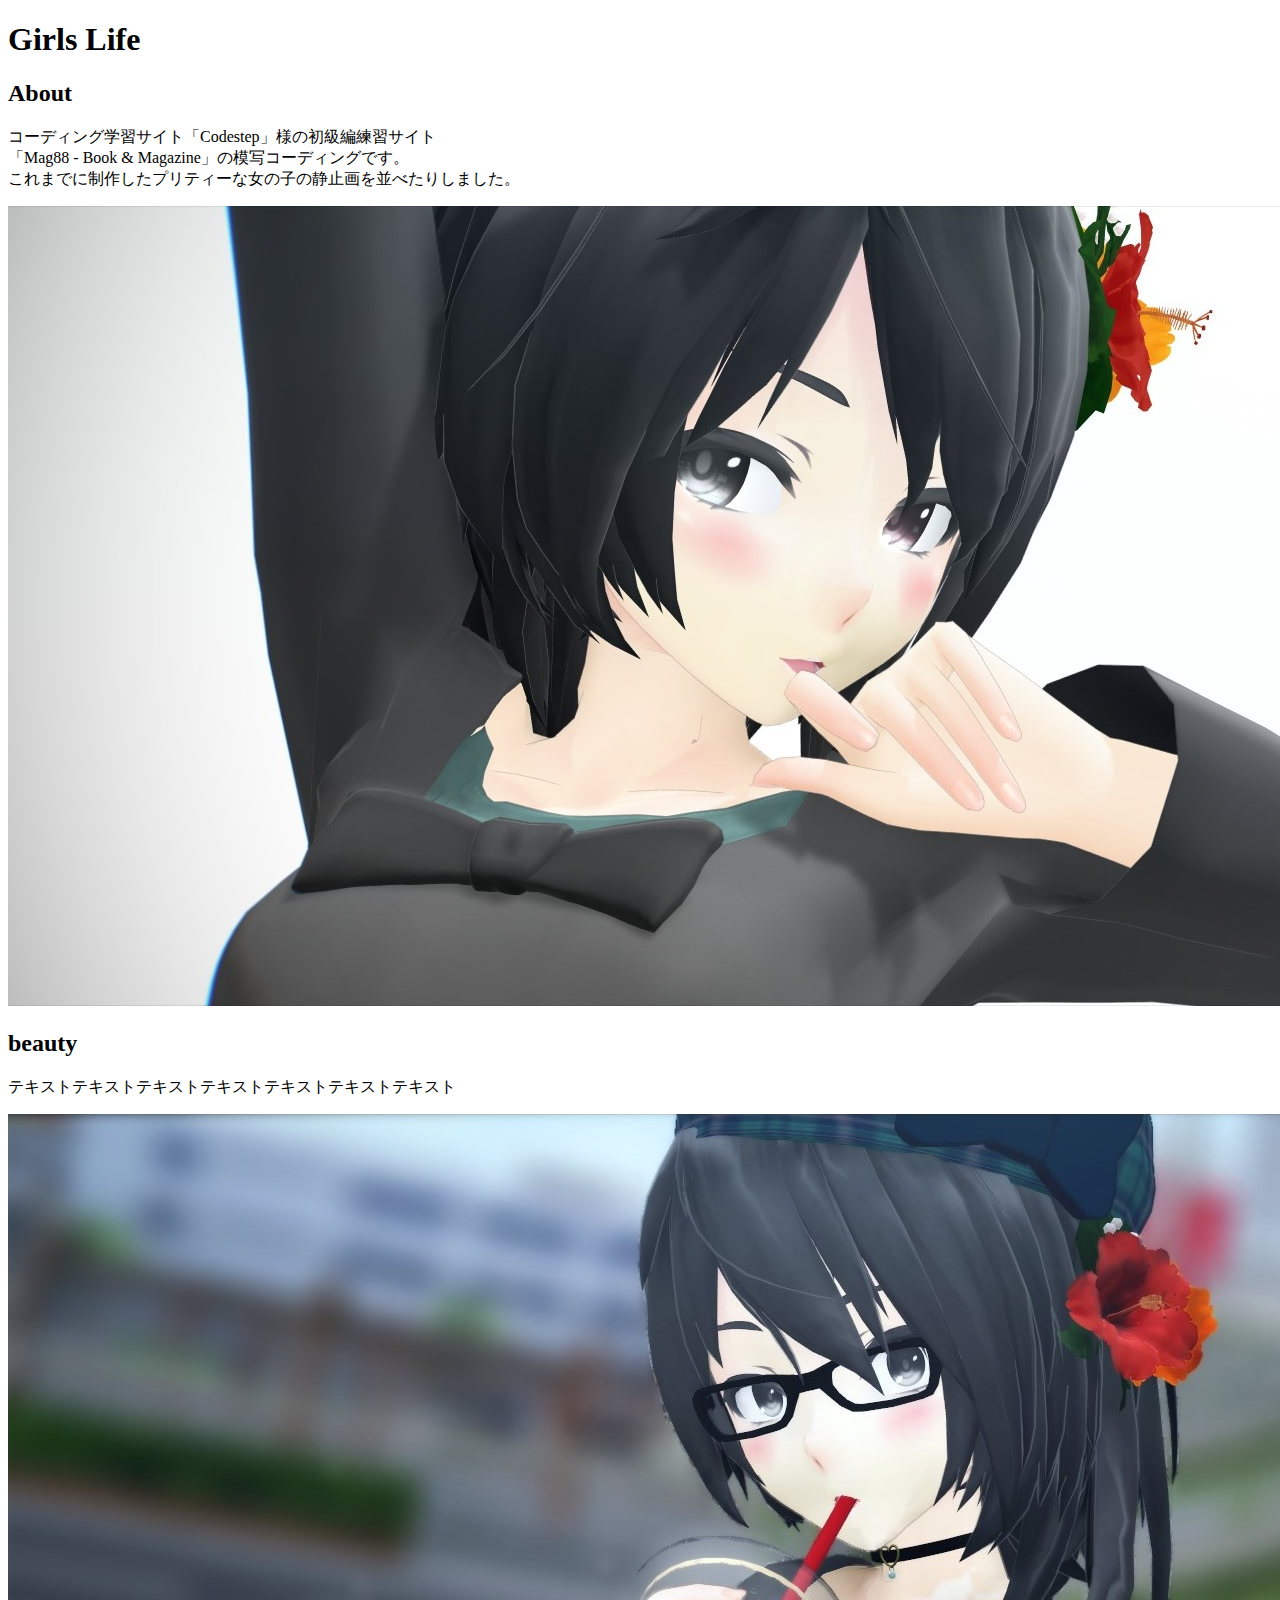
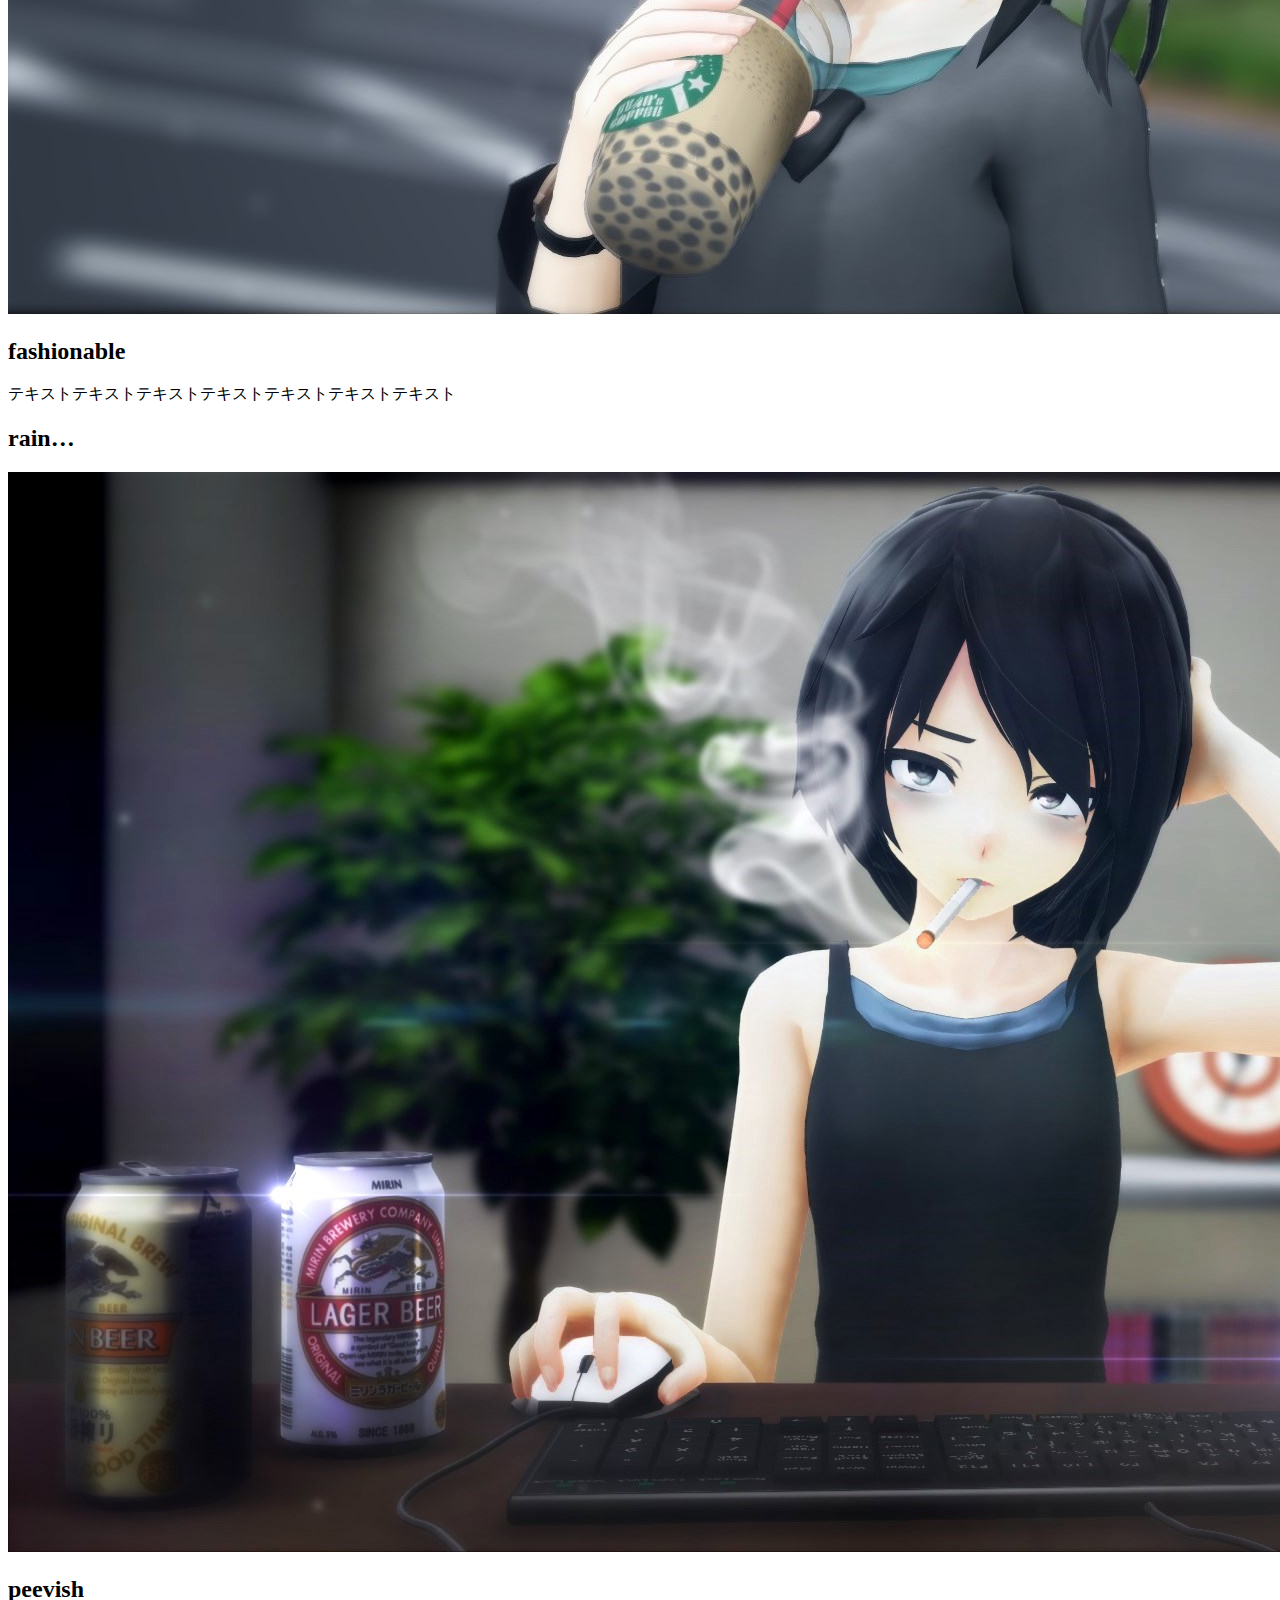
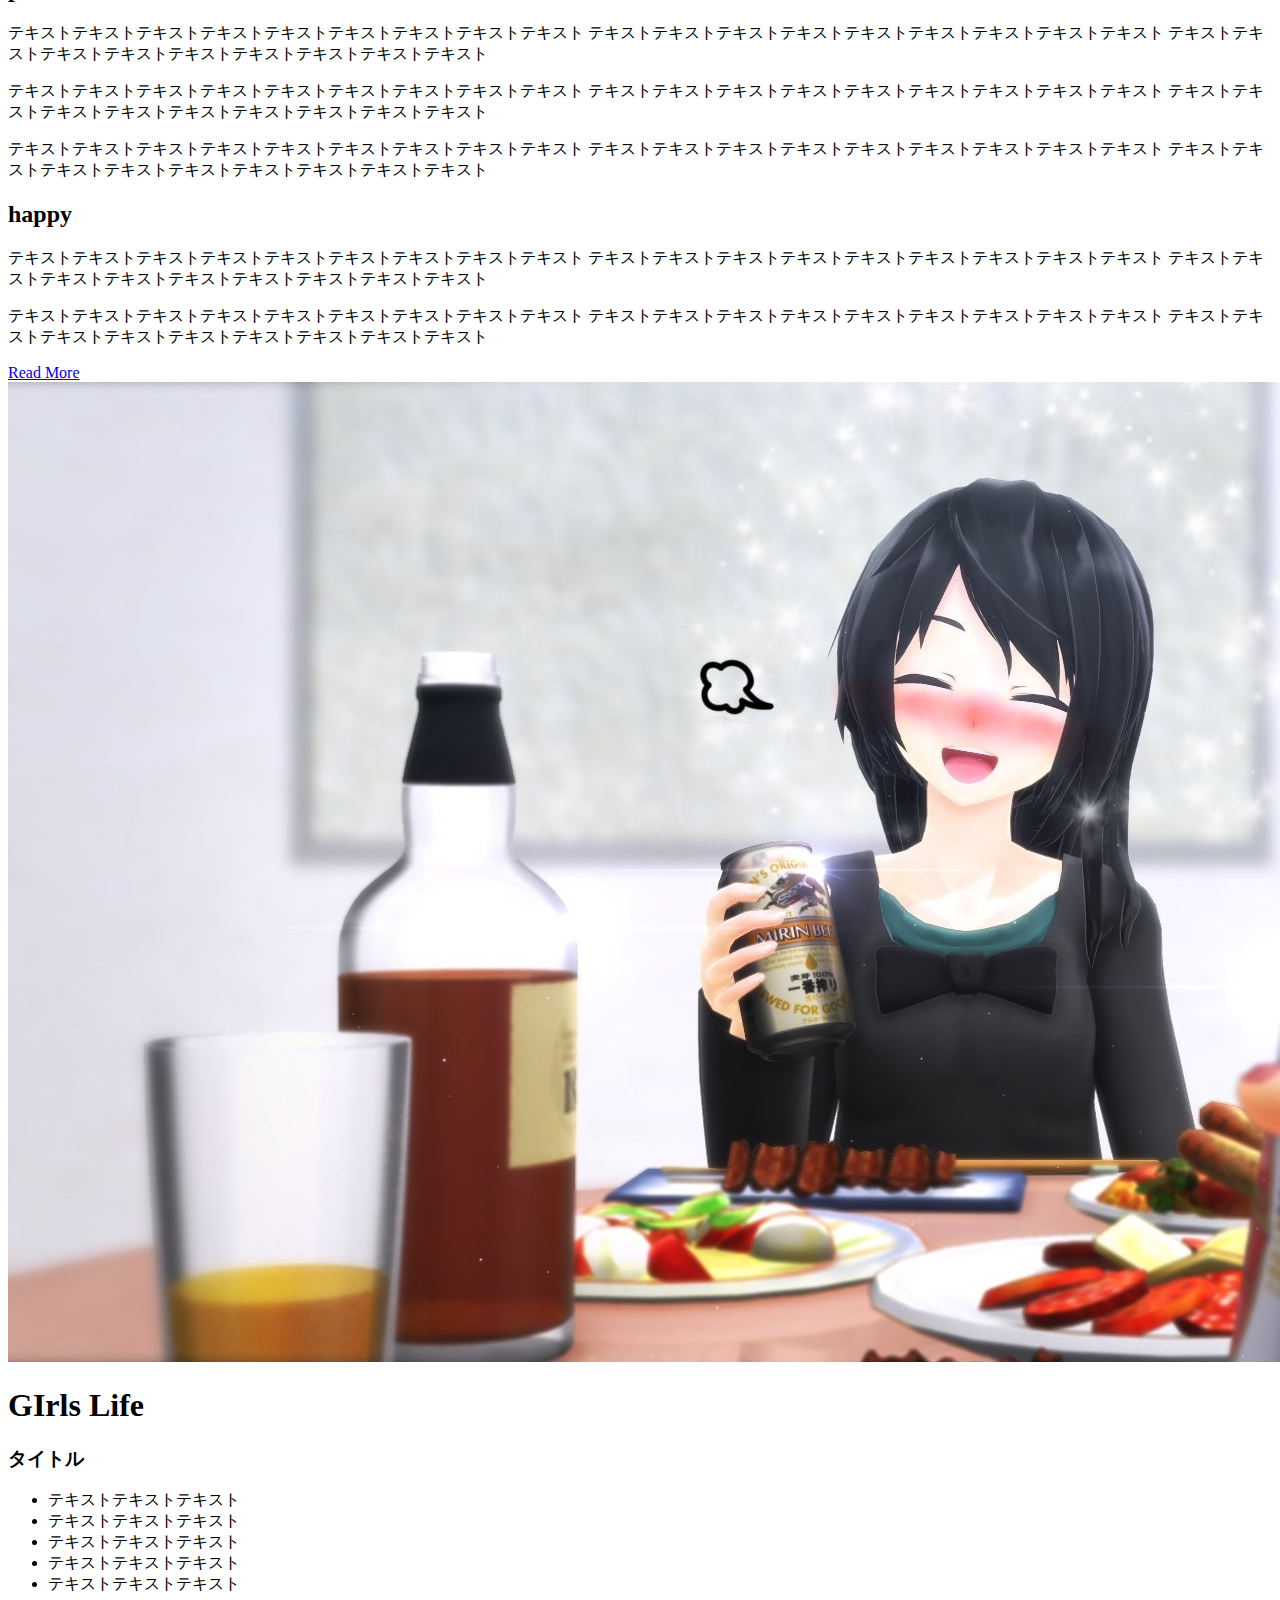
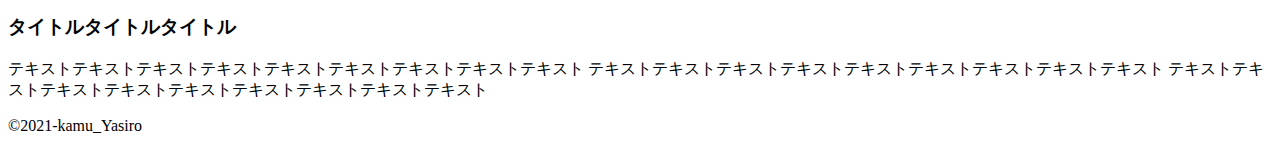
==== index.html @ 1915d6e8 "Update and rename 初級3_公開用.html to index.html" ====
<!DOCTYPE html>
<html lang="ja">
<head>
    <meta charset="UTF-8">
    <meta name=viewport content=
    width=device-width, initial-scale=1>
    <title>codestep_初級3</title>
    <link rel="icon" href="a.png">
    <link href="stylesheet.css" rel="stylesheet">
    </head>
<body>
    <div class="block1">
        <h1>Girls Life</h1>
    </div>
    <div class="block2">
        <div class="inner">
            <section>
                <h2>About</h2>
                <p>コーディング学習サイト「Codestep」様の初級編練習サイト<br>「Mag88 - Book & Magazine」の模写コーディングです。 <br>
                    これまでに制作したプリティーな女の子の静止画を並べたりしました。</p>
            </section>
            <div class="contents">
                <div class="left">
                    <img src="Clip2.jpg">
                    <section>
                        <h2>beauty</h2>
                        <p>テキストテキストテキストテキストテキストテキストテキスト</p>
                    </section>
                </div>
                <div class="right">
                    <img src="Clip1.jpg">
                    <section>
                        <h2>fashionable</h2>
                        <p>テキストテキストテキストテキストテキストテキストテキスト</p>
                    </section>
                </div>
            </div>
        </div>
    </div>
    <div class="block3">
        <section>
            <h2>rain…</h2>
        </section>
    </div>
    <div class="block4">
        <div class="inner">
            <div class="contents">
                <div class="left">
                    <img src="やさぐれ深雨さん.jpg">
                </div>
                <div class="right">
                    <section>
                        <h2>peevish</h2>
                        <p>テキストテキストテキストテキストテキストテキストテキストテキストテキスト テキストテキストテキストテキストテキストテキストテキストテキストテキスト テキストテキストテキストテキストテキストテキストテキストテキストテキスト</p>
                        <p>テキストテキストテキストテキストテキストテキストテキストテキストテキスト テキストテキストテキストテキストテキストテキストテキストテキストテキスト テキストテキストテキストテキストテキストテキストテキストテキストテキスト</p>
                        <p>テキストテキストテキストテキストテキストテキストテキストテキストテキスト テキストテキストテキストテキストテキストテキストテキストテキストテキスト テキストテキストテキストテキストテキストテキストテキストテキストテキスト</p>
                    </section>
                </div>
            </div>
            <div class="contents">
                <div class="left">
                    <section>
                        <h2>happy</h2>
                        <p>テキストテキストテキストテキストテキストテキストテキストテキストテキスト テキストテキストテキストテキストテキストテキストテキストテキストテキスト テキストテキストテキストテキストテキストテキストテキストテキストテキスト</p>
                        <p>テキストテキストテキストテキストテキストテキストテキストテキストテキスト テキストテキストテキストテキストテキストテキストテキストテキストテキスト テキストテキストテキストテキストテキストテキストテキストテキストテキスト</p>
                    <a href="#">Read More</a>
                    </section>
                </div>
                <div class="right">
                    <img src="Clip3.jpg">
                </div>
            </div>
        </div>
    </div>
    <div class="block5">
        <div class="inner">
            <div class="contents">
                <div class="left">
                    <h1>GIrls Life</h1>
                </div>
                <div class="center">
                    <h3>タイトル</h3>
                    <ul>
                        <li>テキストテキストテキスト</li>
                        <li>テキストテキストテキスト</li>
                        <li>テキストテキストテキスト</li>
                        <li>テキストテキストテキスト</li>
                        <li>テキストテキストテキスト</li>
                    </ul>
                </div>
                <div class="right">
                    <h3>タイトルタイトルタイトル</h3>
                    <p>テキストテキストテキストテキストテキストテキストテキストテキストテキスト テキストテキストテキストテキストテキストテキストテキストテキストテキスト テキストテキストテキストテキストテキストテキストテキストテキストテキスト</p>
                </div>
            </div>
        </div>
    </div>
    
    <footer>
        &copy;2021-kamu_Yasiro
    </footer>
</body>
</html>
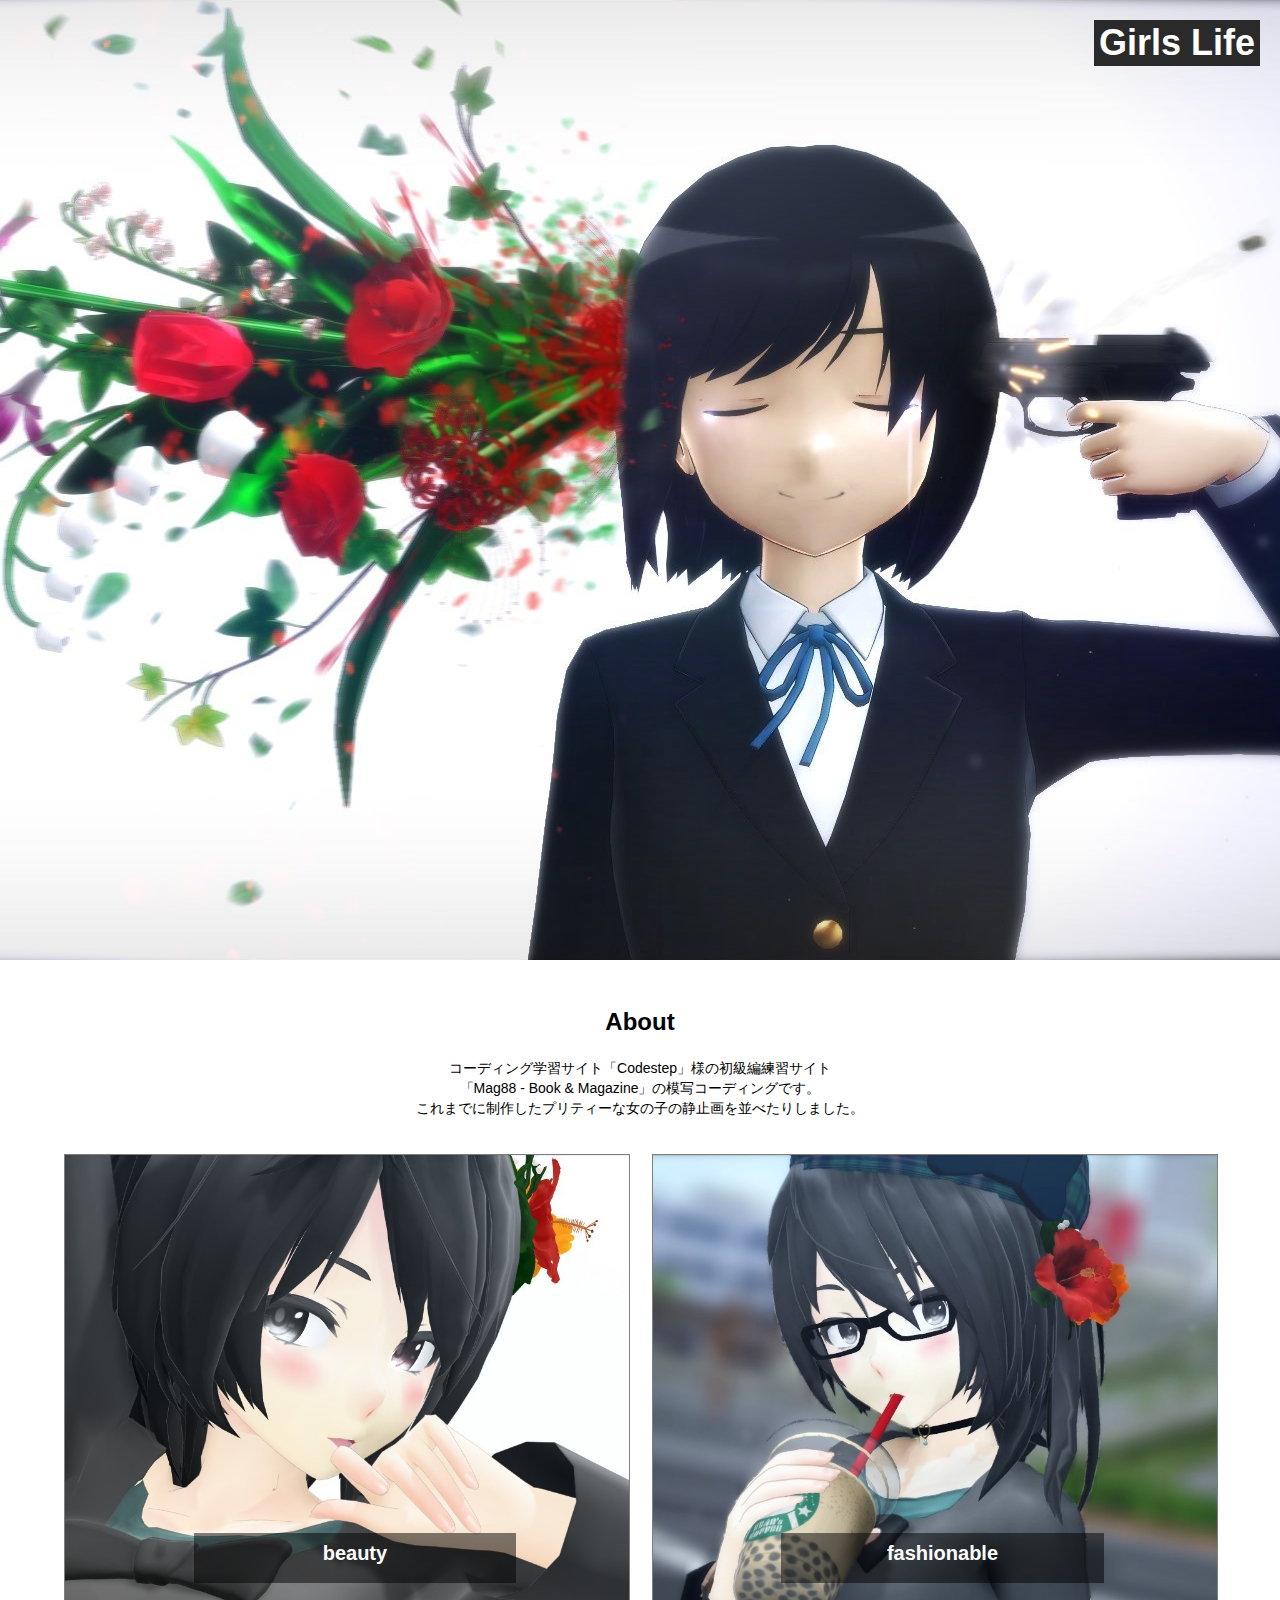
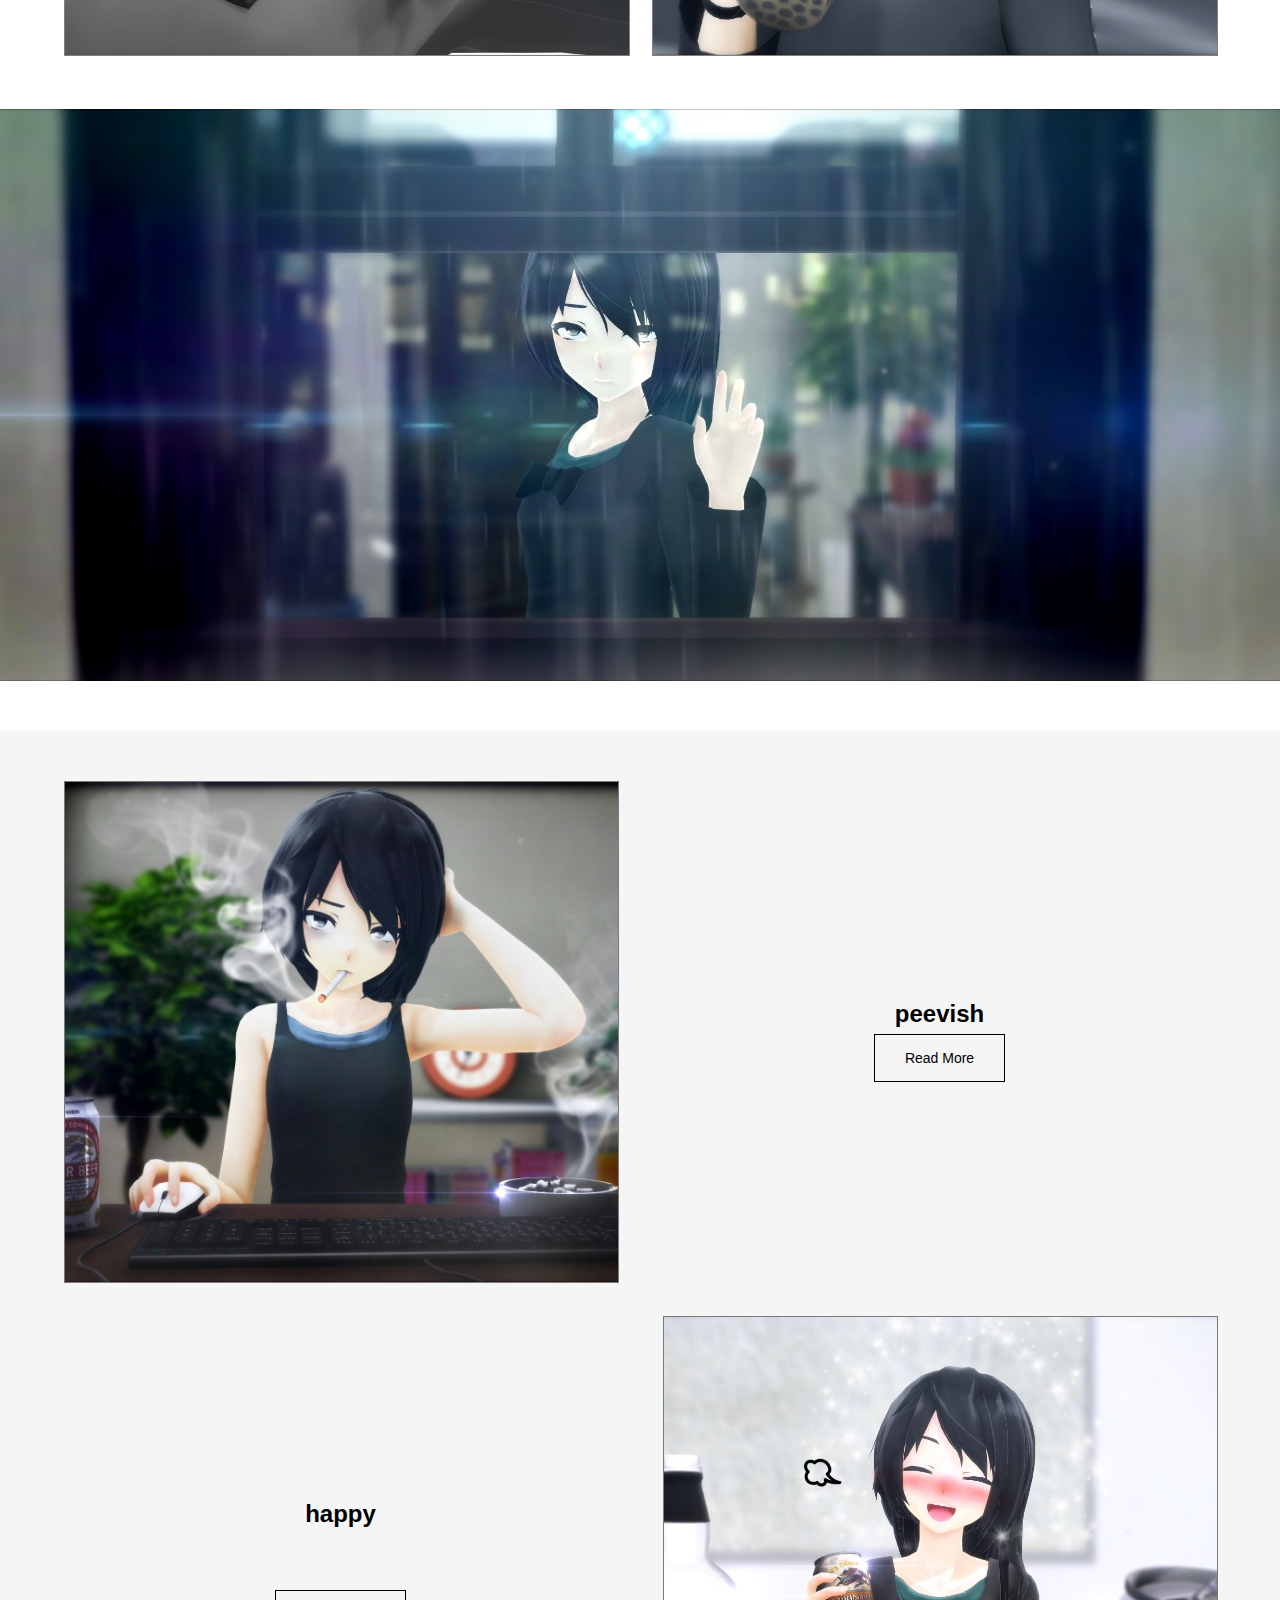
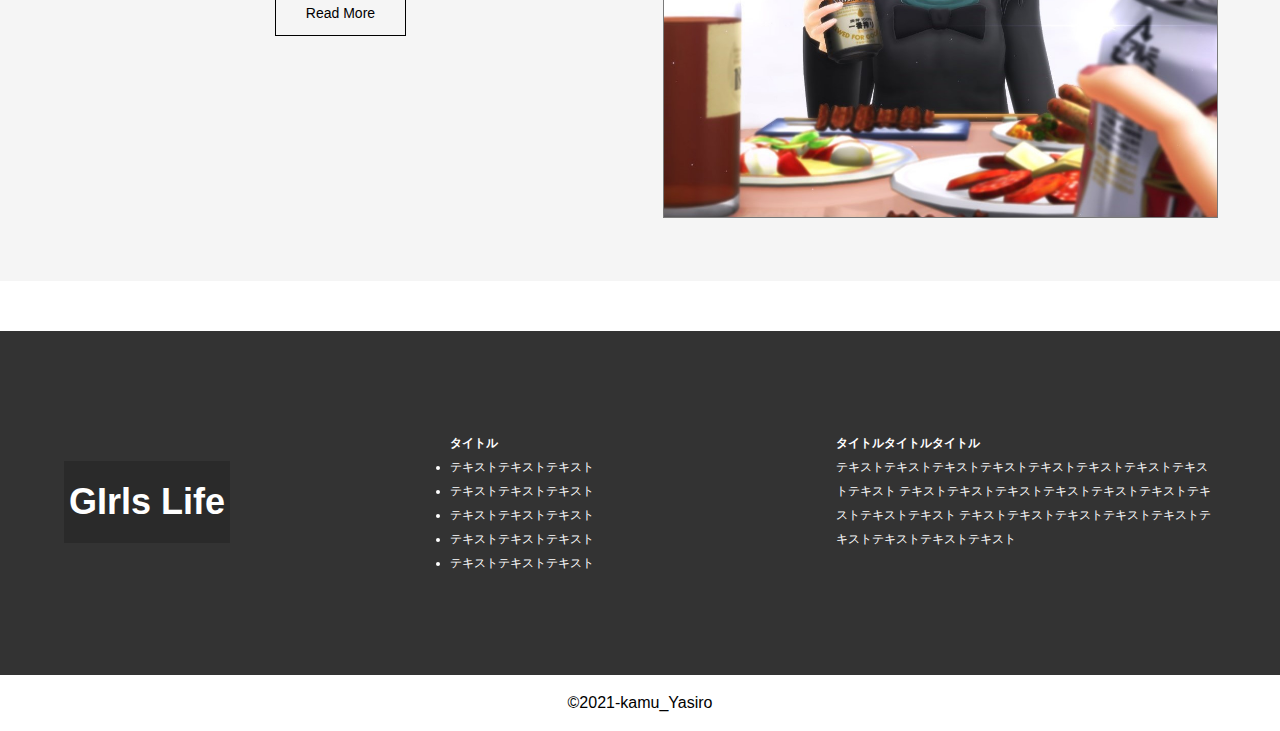
==== commit 93052051: "Update index.html" ====
--- a/index.html
+++ b/index.html
@@ -24,23 +24,18 @@
                     <img src="Clip2.jpg">
                     <section>
                         <h2>beauty</h2>
-                        <p>テキストテキストテキストテキストテキストテキストテキスト</p>
                     </section>
                 </div>
                 <div class="right">
                     <img src="Clip1.jpg">
                     <section>
                         <h2>fashionable</h2>
-                        <p>テキストテキストテキストテキストテキストテキストテキスト</p>
                     </section>
                 </div>
             </div>
         </div>
     </div>
     <div class="block3">
-        <section>
-            <h2>rain…</h2>
-        </section>
     </div>
     <div class="block4">
         <div class="inner">
@@ -51,9 +46,7 @@
                 <div class="right">
                     <section>
                         <h2>peevish</h2>
-                        <p>テキストテキストテキストテキストテキストテキストテキストテキストテキスト テキストテキストテキストテキストテキストテキストテキストテキストテキスト テキストテキストテキストテキストテキストテキストテキストテキストテキスト</p>
-                        <p>テキストテキストテキストテキストテキストテキストテキストテキストテキスト テキストテキストテキストテキストテキストテキストテキストテキストテキスト テキストテキストテキストテキストテキストテキストテキストテキストテキスト</p>
-                        <p>テキストテキストテキストテキストテキストテキストテキストテキストテキスト テキストテキストテキストテキストテキストテキストテキストテキストテキスト テキストテキストテキストテキストテキストテキストテキストテキストテキスト</p>
+                    <a href="#">Read More</a>
                     </section>
                 </div>
             </div>
@@ -61,8 +54,6 @@
                 <div class="left">
                     <section>
                         <h2>happy</h2>
-                        <p>テキストテキストテキストテキストテキストテキストテキストテキストテキスト テキストテキストテキストテキストテキストテキストテキストテキストテキスト テキストテキストテキストテキストテキストテキストテキストテキストテキスト</p>
-                        <p>テキストテキストテキストテキストテキストテキストテキストテキストテキスト テキストテキストテキストテキストテキストテキストテキストテキストテキスト テキストテキストテキストテキストテキストテキストテキストテキストテキスト</p>
                     <a href="#">Read More</a>
                     </section>
                 </div>
--- a/stylesheet.css
+++ b/stylesheet.css
@@ -0,0 +1,279 @@
+/*
+html5doctor.com Reset Stylesheet
+v1.6.1
+Last Updated: 2010-09-17
+Author: Richard Clark - http://richclarkdesign.com
+Twitter: @rich_clark
+*/
+
+html, body, div, span, object, iframe,
+h1, h2, h3, h4, h5, h6, p, blockquote, pre,
+abbr, address, cite, code,
+del, dfn, em, img, ins, kbd, q, samp,
+small, strong, sub, sup, var,
+b, i,
+dl, dt, dd, ol, ul, li,
+fieldset, form, label, legend,
+table, caption, tbody, tfoot, thead, tr, th, td,
+article, aside, canvas, details, figcaption, figure,
+footer, header, hgroup, menu, nav, section, summary,
+time, mark, audio, video {
+    margin:0;
+    padding:0;
+    border:0;
+    outline:0;
+    font-size:100%;
+    vertical-align:baseline;
+    background:transparent;
+}
+
+body {
+    line-height:1;
+}
+
+article,aside,details,figcaption,figure,
+footer,header,hgroup,menu,nav,section {
+    display:block;
+}
+
+nav ul {
+    list-style:none;
+}
+
+blockquote, q {
+    quotes:none;
+}
+
+blockquote:before, blockquote:after,
+q:before, q:after {
+    content:'';
+    content:none;
+}
+
+a {
+    margin:0;
+    padding:0;
+    font-size:100%;
+    vertical-align:baseline;
+    background:transparent;
+}
+
+/* change colours to suit your needs */
+ins {
+    background-color:#ff9;
+    color:#000;
+    text-decoration:none;
+}
+
+/* change colours to suit your needs */
+mark {
+    background-color:#ff9;
+    color:#000;
+    font-style:italic;
+    font-weight:bold;
+}
+
+del {
+    text-decoration: line-through;
+}
+
+abbr[title], dfn[title] {
+    border-bottom:1px dotted;
+    cursor:help;
+}
+
+table {
+    border-collapse:collapse;
+    border-spacing:0;
+}
+
+/* change border colour to suit your needs */
+hr {
+    display:block;
+    height:1px;
+    border:0;  
+    border-top:1px solid #cccccc;
+    margin:1em 0;
+    padding:0;
+}
+
+input, select {
+    vertical-align:middle;
+}
+
+
+
+body{
+    font-family:Arial,Hiragino Sans,Hiragino Kaku Gothic ProN,Meiryo,sans-serif;
+}
+a{
+    font-size:14px;
+    text-decoration: none;
+    color:black;
+    border:1px solid black;
+    padding:15px 30px;
+}
+.inner{
+    width:100%;
+    padding:0 5%;
+    box-sizing:border-box;
+    margin:0 auto;
+}
+h1{
+    background-color:#2A2A2A;
+    color:white;
+    padding:5px;
+    display:inline-block;
+    font-size:36px;
+}
+section{
+    text-align:center;
+}
+section h2{
+    font-size:24px;
+    margin-bottom:24px;
+}
+section p{
+    font-size:14px;
+    margin-bottom:36px;
+    display:inline-block;
+    line-height:20px;
+}
+.contents{
+    display:flex;
+    justify-content: space-between;
+}
+body > div{
+    margin-bottom:50px;
+}
+img{
+    width:100%;
+    height:500px;
+    border:1px solid rgba(0,0,0,0.5);
+}
+
+.block1{
+    height:920px;
+    background-image:url(flower\ life.jpg);
+    background-position:center;
+    padding:20px;
+    text-align:right;
+}
+
+.block2 .contents section{
+    background-color:rgba(0,0,0,0.5);
+    color:white;
+    padding:10px 20px;
+    width:50%;
+}
+.block2 .contents section h2{
+    margin-bottom:10px;
+    font-size:20px;
+}
+.block2 .contents section p{
+    display:inline;
+}
+.block2 .contents .left{
+    position:relative;
+    width:49%;
+}
+.block2 .contents section{
+    position:absolute;
+    top:75%;
+    left:23%;
+}
+.block2 .contents .right{
+    position:relative;
+    width:49%;
+}
+.block2 .contents img{
+    object-fit: cover;
+}
+.block2 .contents .left img{
+    object-position:-220px 0;
+}
+.block2 .contents .right img{
+    object-position:-280px 0;
+}
+
+.block3{
+    height:520px;
+    background-image:url(雨.jpg);
+    border-top:1px solid rgba(0,0,0,0.2);
+    border-bottom:1px solid rgba(0,0,0,0.2);
+    padding-top:50px;
+    background-repeat:no-repeat;
+    background-position:center 35%;
+    background-size:100%;
+    text-align:center;
+}
+.block3 section{
+    background-color:rgba(0,0,0,0);
+    margin-top:-5px;
+    display:inline-block;
+    padding:10px 10px 30px 10px;
+    text-shadow:1px 1px 1px white; 
+}
+
+.block4{
+    background-color:#F5F5F5;
+    padding-top:50px;
+    padding-bottom:30px;
+}
+.block4 .contents{
+    align-items:center;
+    margin-bottom:30px;
+}
+.block4 section p{
+    text-align:left;
+    width:100%;
+}
+.block4 .left,.block4 .right{
+    width:48%;
+}
+.block4 .left section a{
+    display:inline-block;
+    margin-top:40px;
+}
+.block4 .contents img{
+    object-fit:cover;
+}
+
+.block5{
+    background-color:#333333;
+  font-size: 0.750rem;
+    color:white;
+    margin:0;
+}
+.block5 .contents{
+    padding:100px 0;
+}
+.block5 .contents div{
+    width:33%;
+    line-height:2;
+}
+.block5 .contents div:first-child {
+  padding: 30px 0;
+}
+
+footer{
+    text-align:center;
+    padding:20px;
+}
+
+@media(max-width:896px){
+    .inner{
+        width:100%;
+    }
+    .block1{
+        background-position-y:center;
+        background-position-x:-650px;
+    }
+    .block2 .contents .left img,.block2 .contents .right img{
+        width:100%;
+        object-position:-350px 0;
+    }
+    .block4 .contents img{
+        width:100%;
+    }
+}
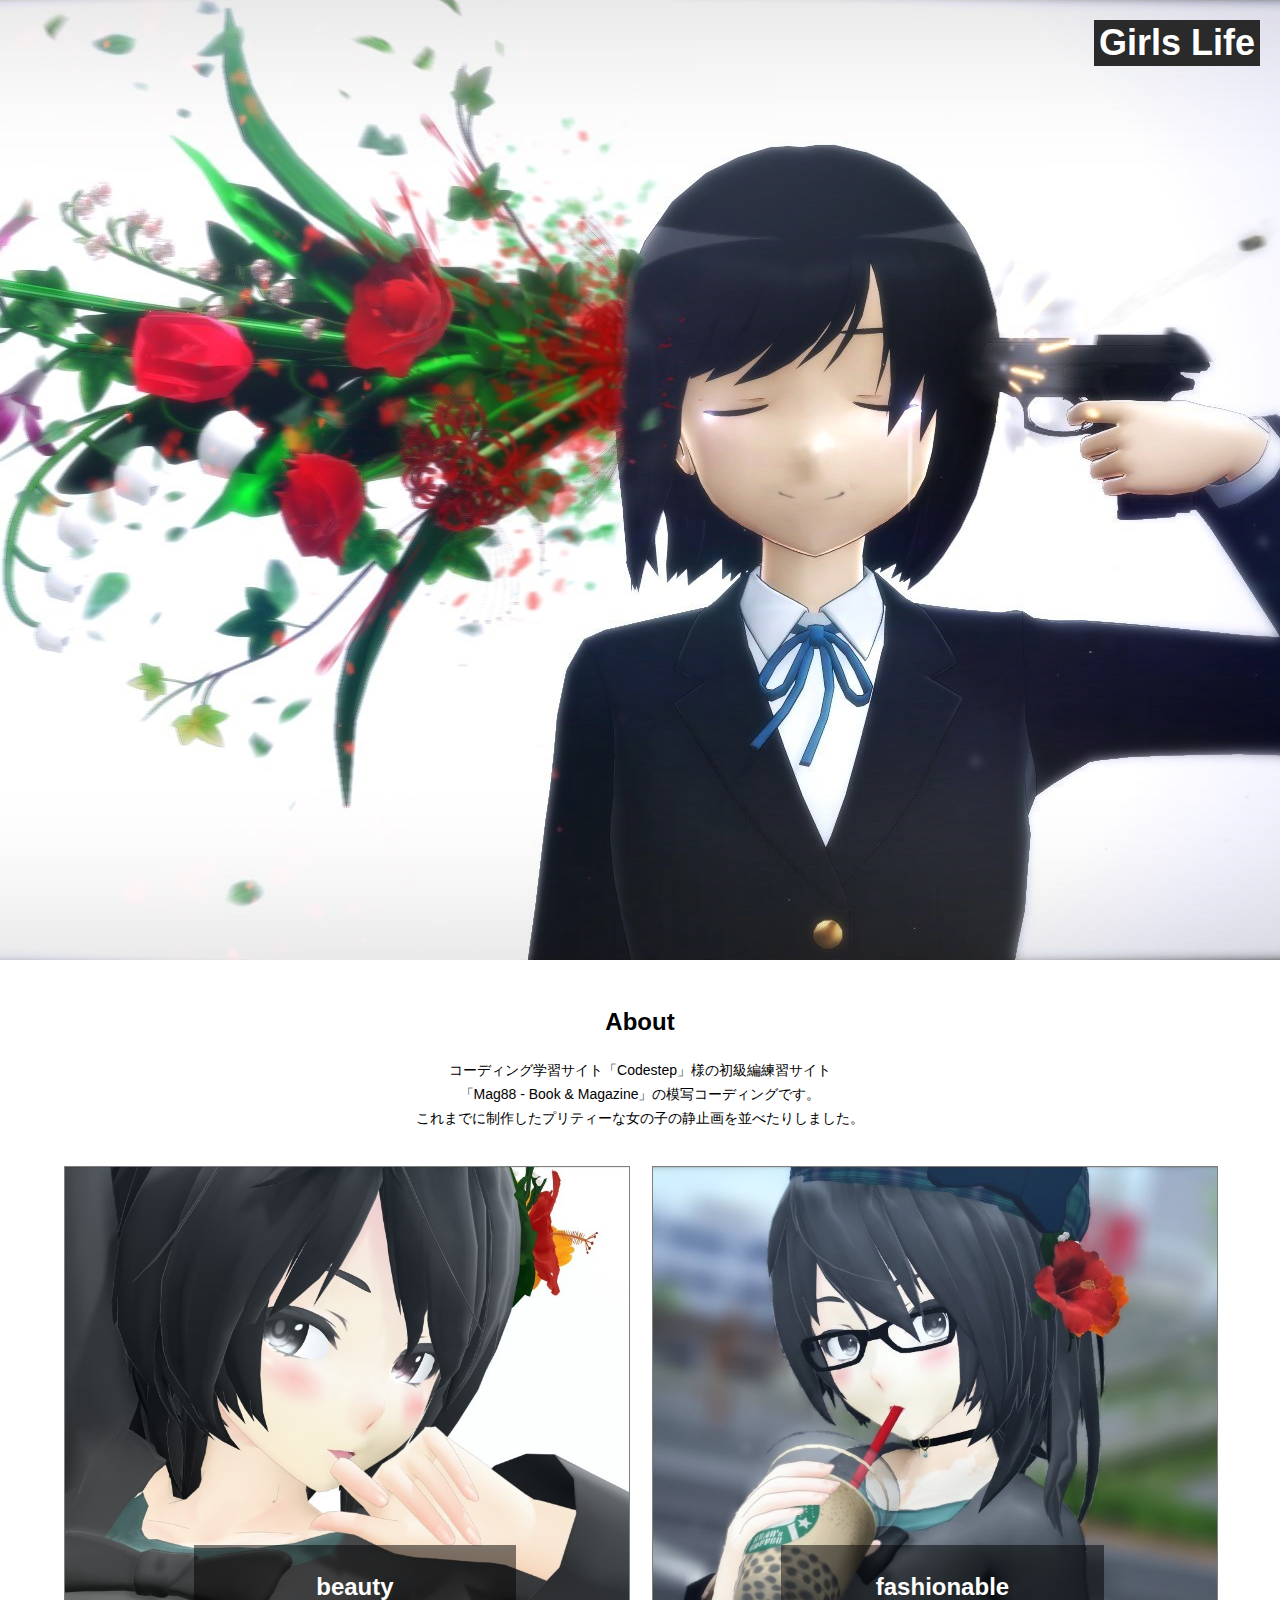
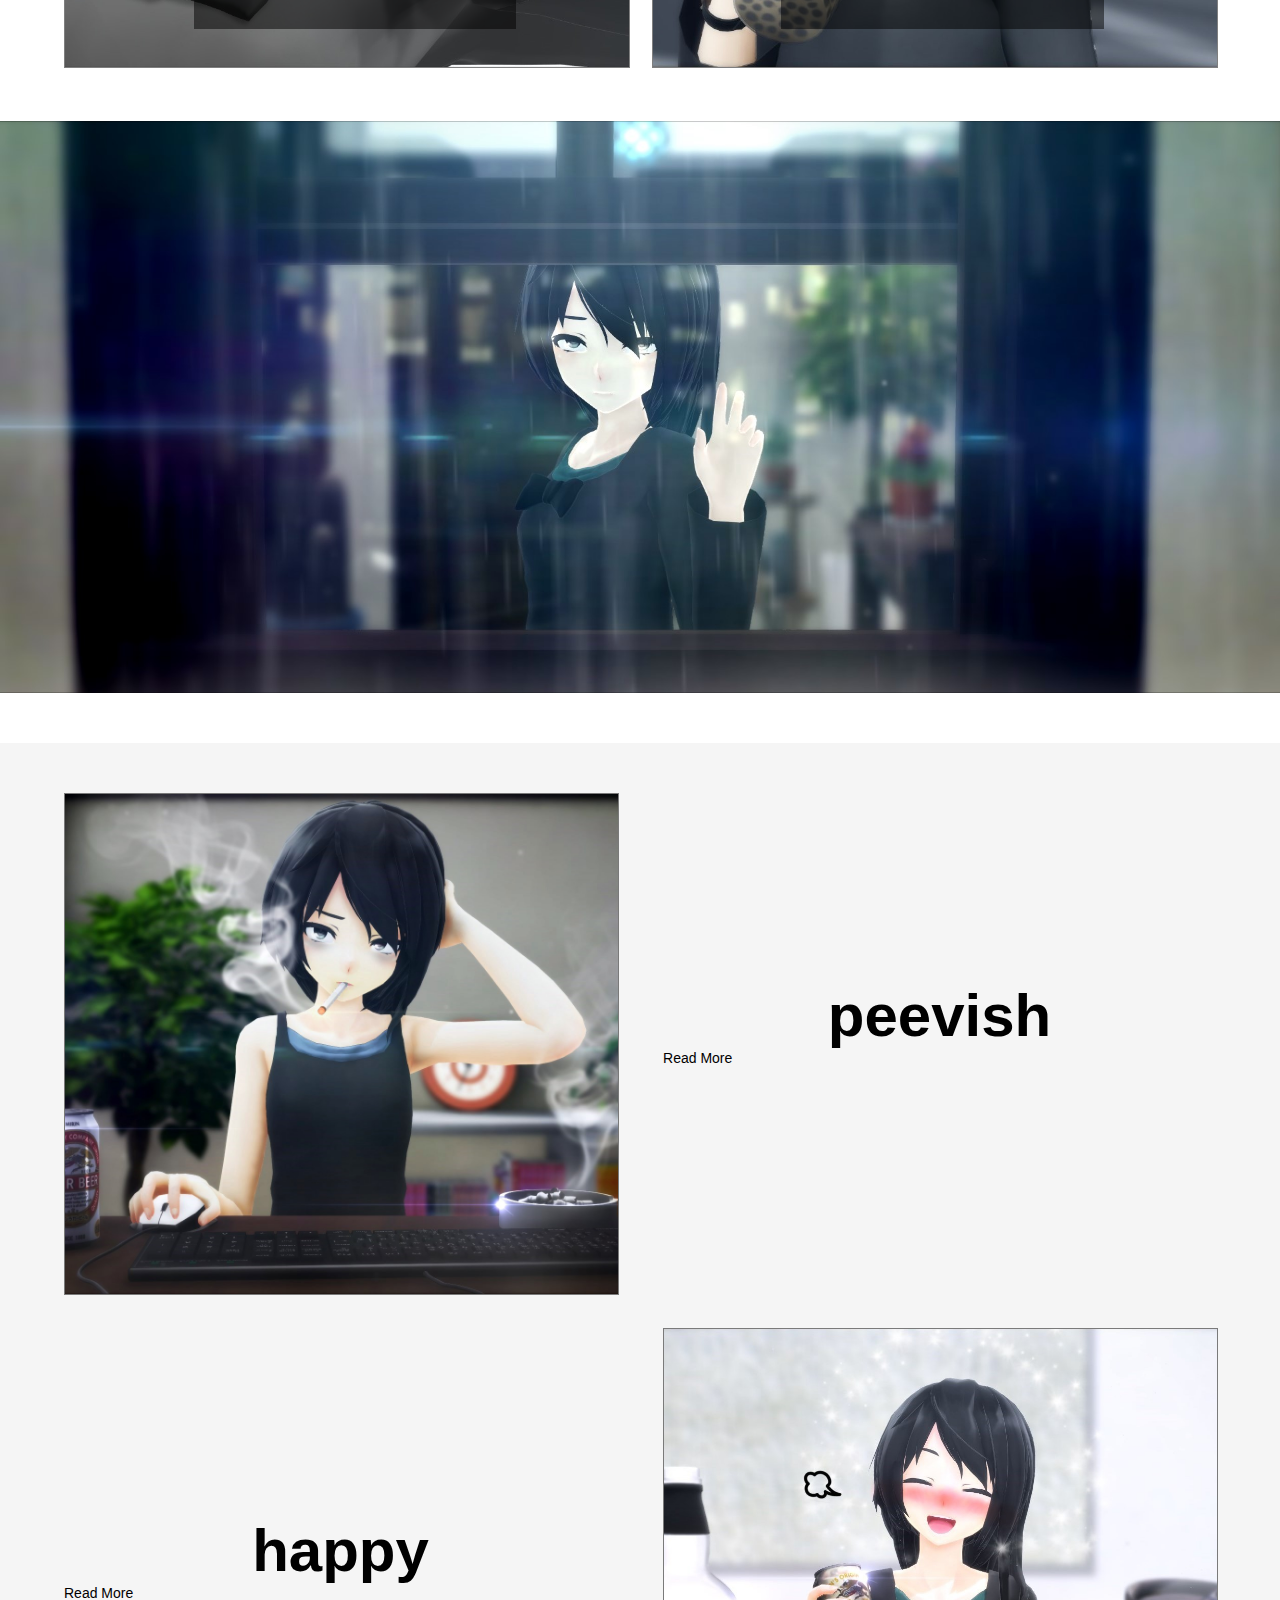
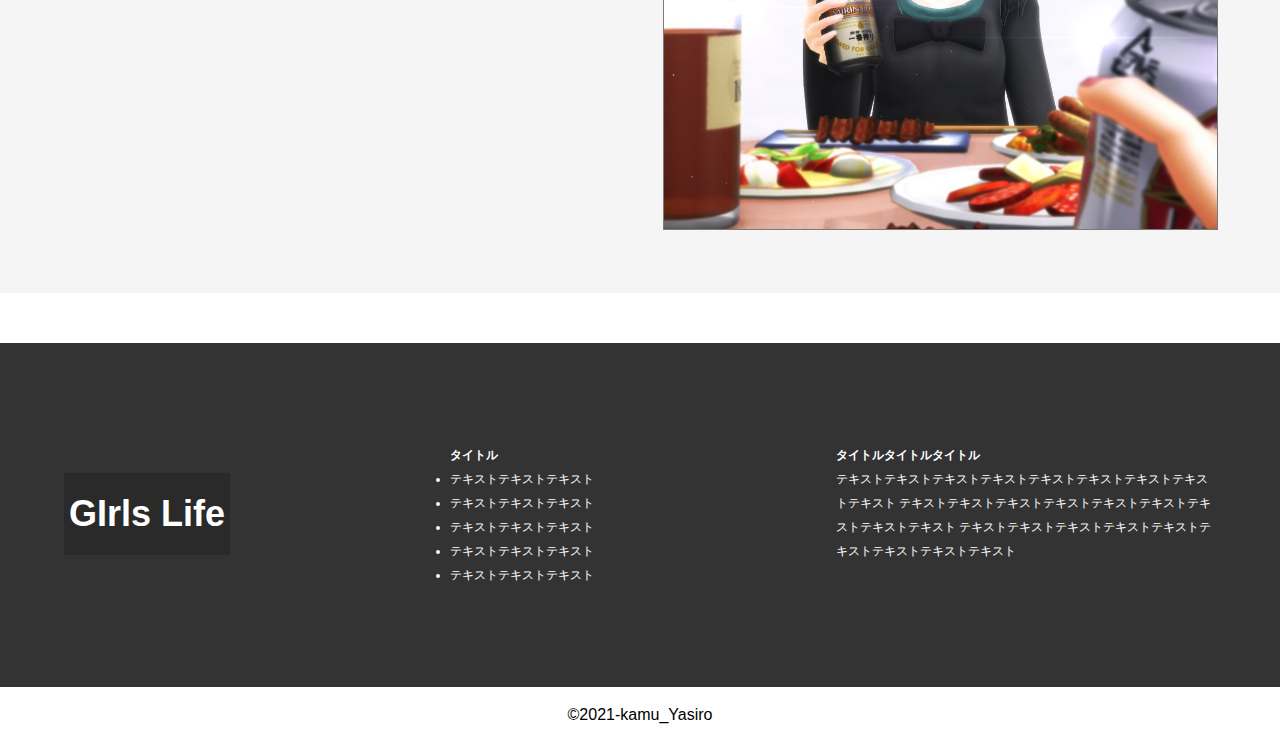
==== commit 365823d2: "Update index.html" ====
--- a/index.html
+++ b/index.html
@@ -46,7 +46,7 @@
                 <div class="right">
                     <section>
                         <h2>peevish</h2>
-                    <a href="#">Read More</a>
+                    <p style="cursor:pointer;">Read More</p>
                     </section>
                 </div>
             </div>
@@ -54,7 +54,7 @@
                 <div class="left">
                     <section>
                         <h2>happy</h2>
-                    <a href="#">Read More</a>
+                    <p style="cursor:pointer;">Read More</p>
                     </section>
                 </div>
                 <div class="right">
--- a/stylesheet.css
+++ b/stylesheet.css
@@ -104,7 +104,7 @@
 
 
 body{
-    font-family:Arial,Hiragino Sans,Hiragino Kaku Gothic ProN,Meiryo,sans-serif;
+    font-family:"游明朝",sans-serif;
 }
 a{
     font-size:14px;
@@ -131,13 +131,12 @@
 }
 section h2{
     font-size:24px;
-    margin-bottom:24px;
 }
 section p{
     font-size:14px;
     margin-bottom:36px;
     display:inline-block;
-    line-height:20px;
+    line-height:24px;
 }
 .contents{
     display:flex;
@@ -166,9 +165,12 @@
     padding:10px 20px;
     width:50%;
 }
+.block2 > .inner > section > h2{
+    margin-bottom:24px;
+}
 .block2 .contents section h2{
-    margin-bottom:10px;
-    font-size:20px;
+    font-size:24px;
+    padding:20px;
 }
 .block2 .contents section p{
     display:inline;
@@ -204,7 +206,7 @@
     padding-top:50px;
     background-repeat:no-repeat;
     background-position:center 35%;
-    background-size:100%;
+    background-size:cover;
     text-align:center;
 }
 .block3 section{
@@ -231,12 +233,15 @@
 .block4 .left,.block4 .right{
     width:48%;
 }
-.block4 .left section a{
+.block4 section a{
     display:inline-block;
     margin-top:40px;
 }
 .block4 .contents img{
     object-fit:cover;
+}
+.block4 h2{
+    font-size:60px;
 }
 
 .block5{
@@ -277,3 +282,32 @@
         width:100%;
     }
 }
+
+@media(max-width:480px){
+    .contents{
+        flex-wrap:wrap;
+    }
+    .block1{
+        background-position-x:-760px;
+    }
+    .block2 p{
+            font-size: 16px;
+    line-height: 24px;
+    text-align: left;
+    }
+    .block2 .contents .left,.block2 .contents .right {
+        width: 100%;
+    }
+    .block4 .left,.block4 .right{
+        width:100%;
+    }
+    .block4 section a {
+    display: none;
+}
+    .block4 h2 {
+    margin-bottom: 10px;
+}
+    .block5 .contents div {
+    width: 100%;
+}
+}
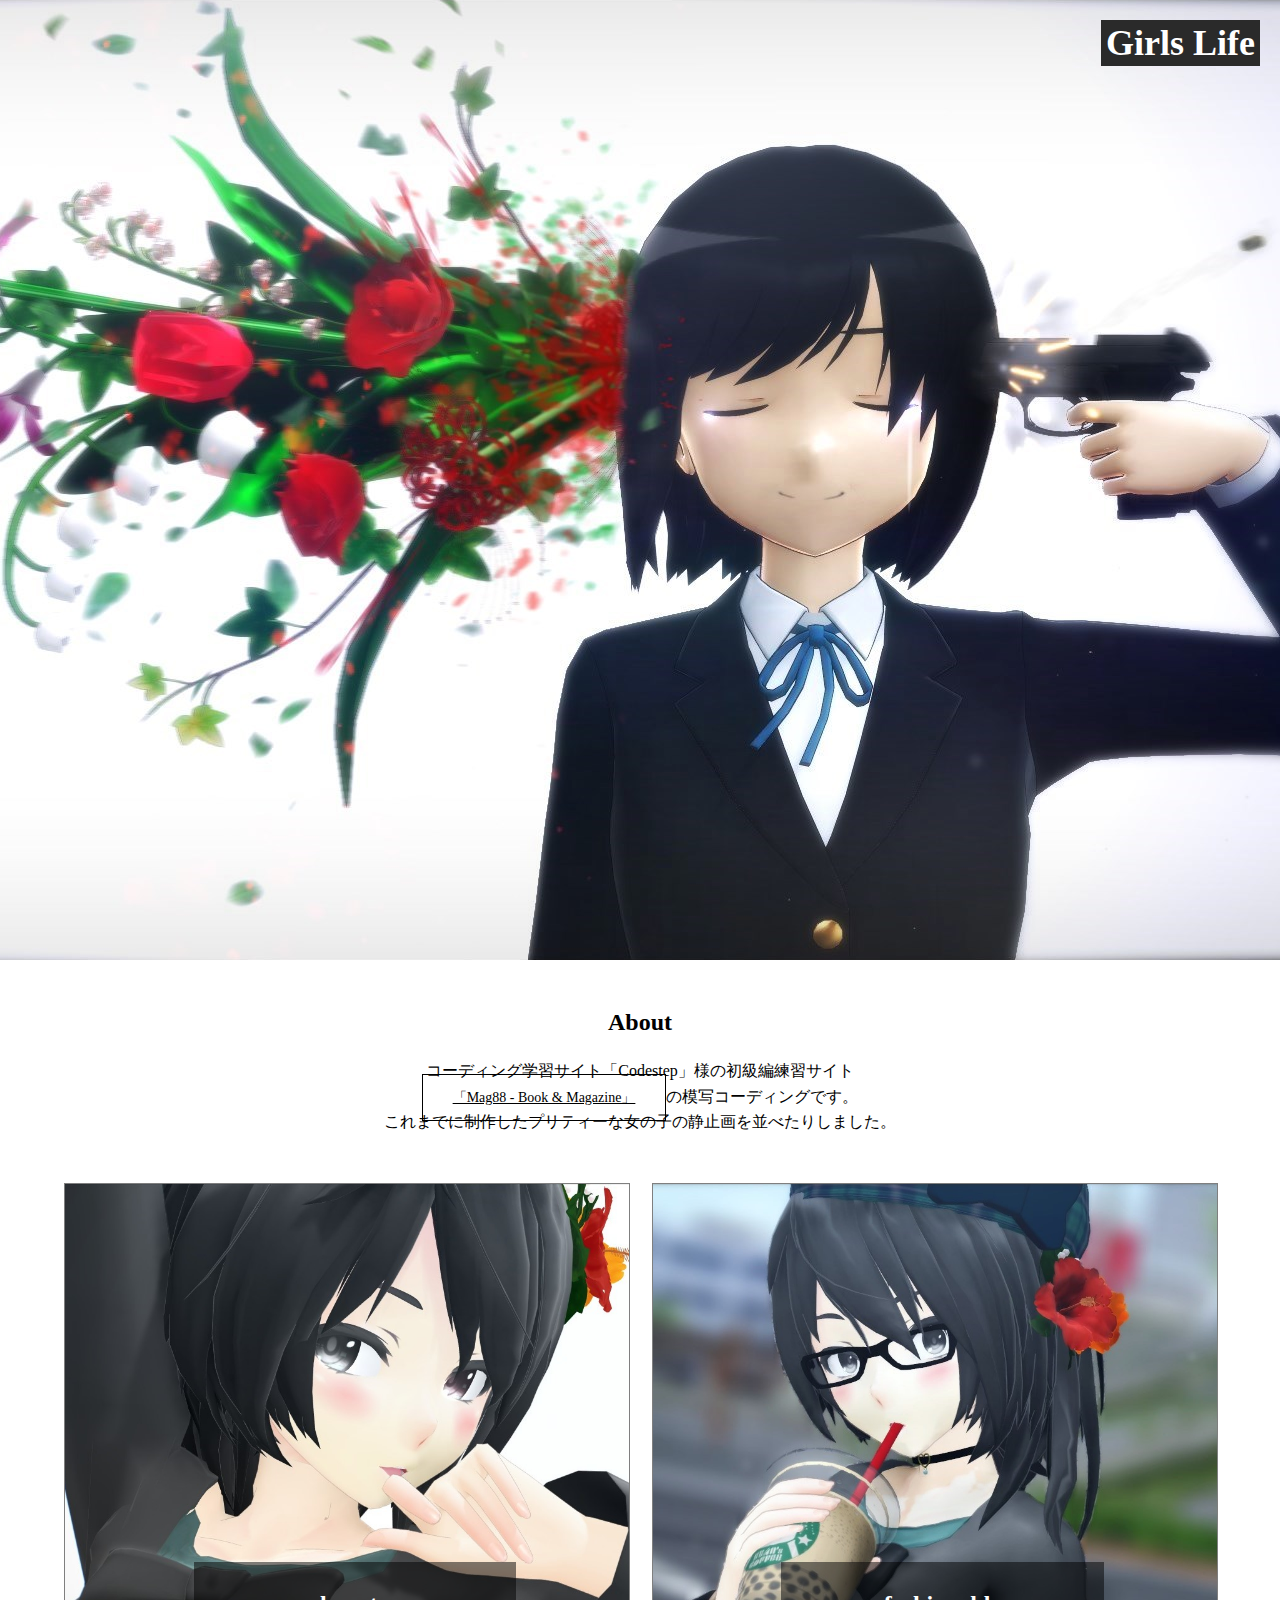
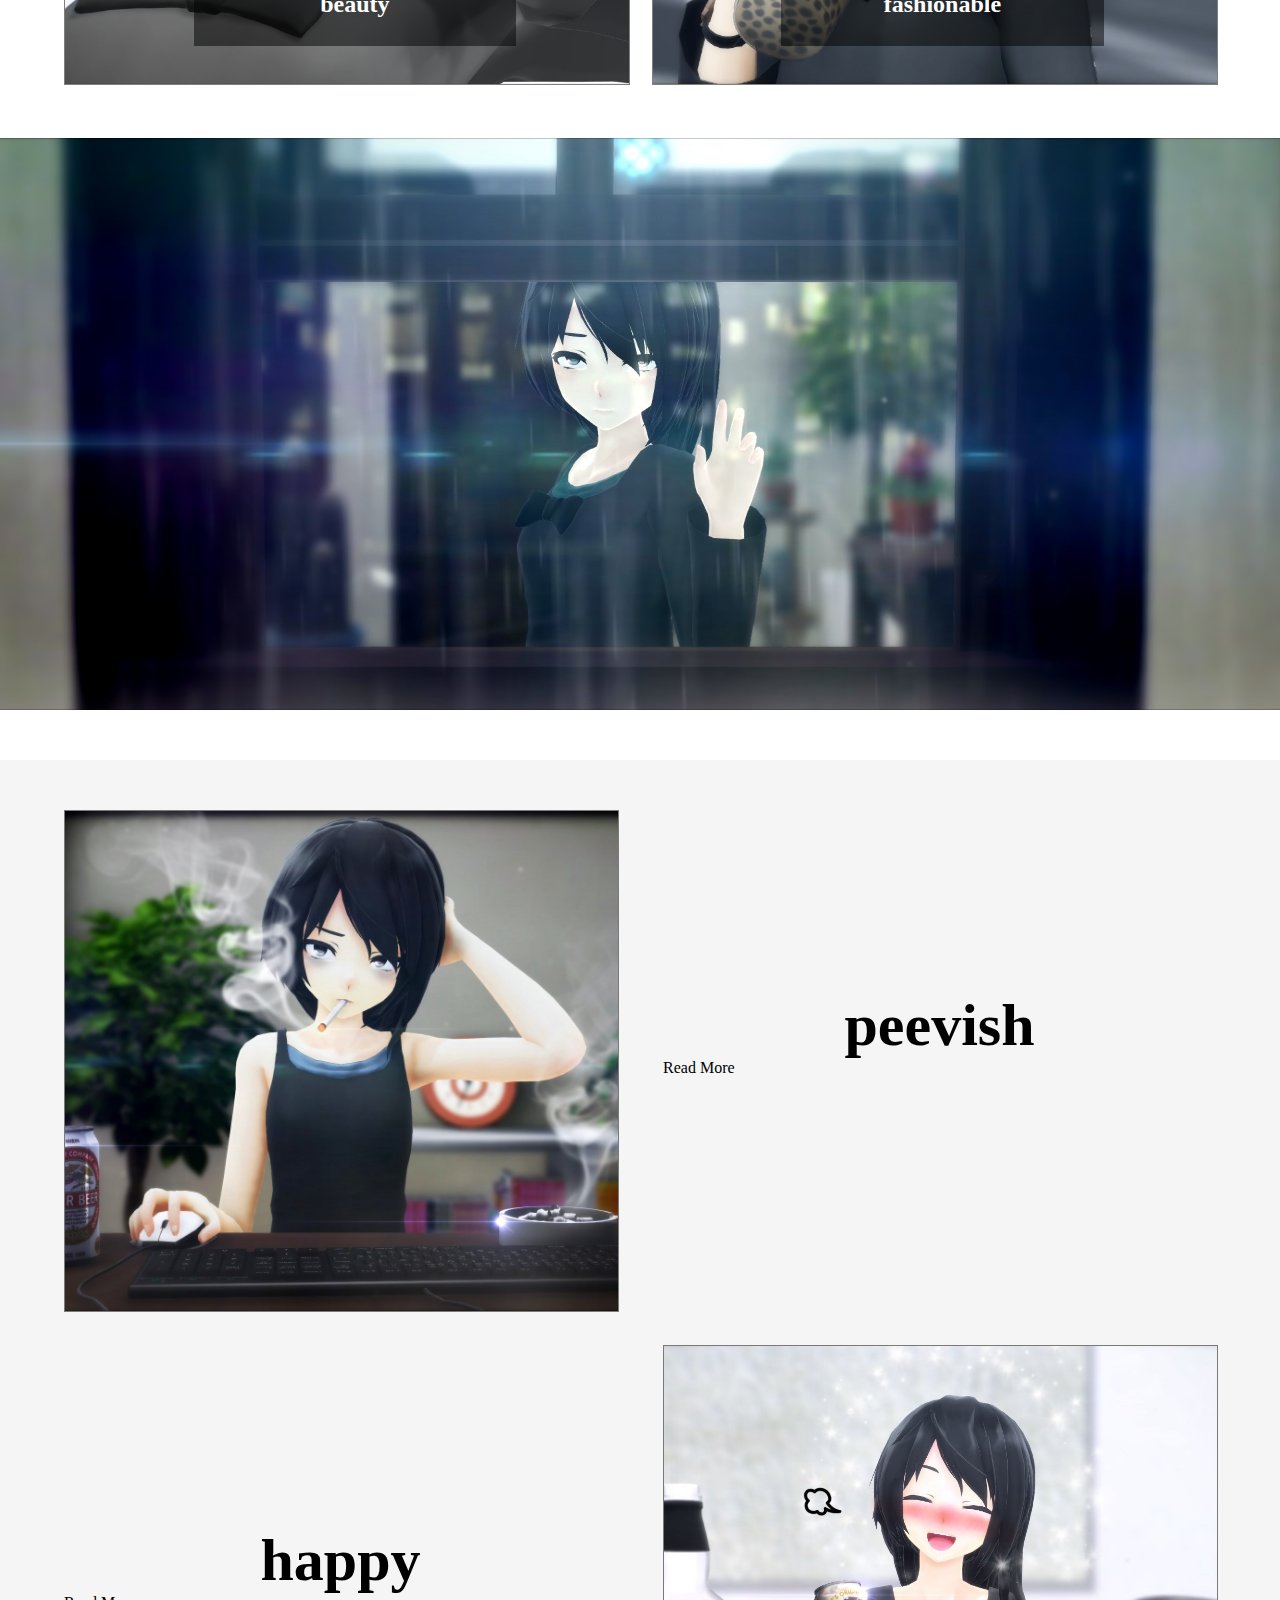
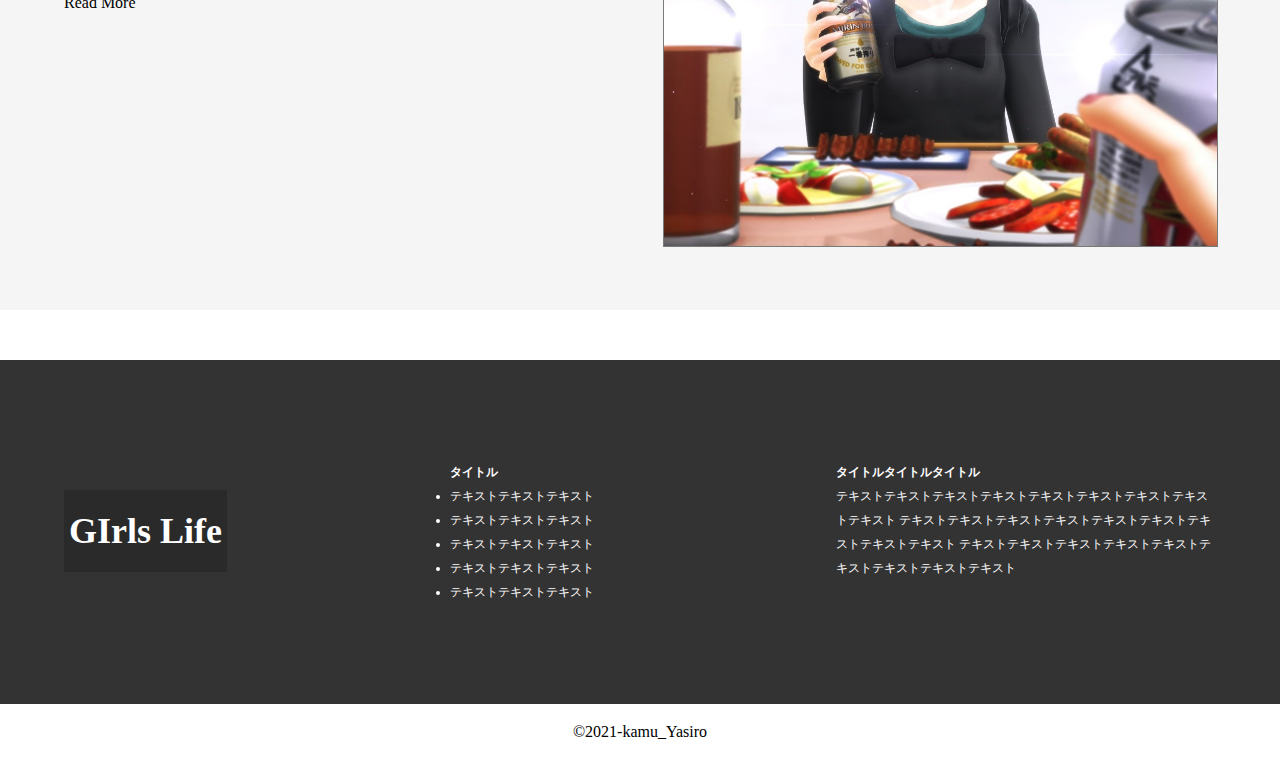
==== commit 0e337de8: "Update index.html" ====
--- a/index.html
+++ b/index.html
@@ -16,7 +16,7 @@
         <div class="inner">
             <section>
                 <h2>About</h2>
-                <p>コーディング学習サイト「Codestep」様の初級編練習サイト<br>「Mag88 - Book & Magazine」の模写コーディングです。 <br>
+                <p>コーディング学習サイト「Codestep」様の初級編練習サイト<br><a href="https://code-step.com/demo/html/store1/" style="text-decoration:underline">「Mag88 - Book & Magazine」</a>の模写コーディングです。 <br>
                     これまでに制作したプリティーな女の子の静止画を並べたりしました。</p>
             </section>
             <div class="contents">
--- a/stylesheet.css
+++ b/stylesheet.css
@@ -104,7 +104,7 @@
 
 
 body{
-    font-family:"游明朝",sans-serif;
+    font-family:"sans-serif;
 }
 a{
     font-size:14px;
@@ -133,10 +133,10 @@
     font-size:24px;
 }
 section p{
-    font-size:14px;
-    margin-bottom:36px;
+    font-size:16px;
+    margin-bottom:48px;
     display:inline-block;
-    line-height:24px;
+    line-height:1.6;
 }
 .contents{
     display:flex;
@@ -192,7 +192,7 @@
     object-fit: cover;
 }
 .block2 .contents .left img{
-    object-position:-220px 0;
+    object-position:-168px 0;
 }
 .block2 .contents .right img{
     object-position:-280px 0;
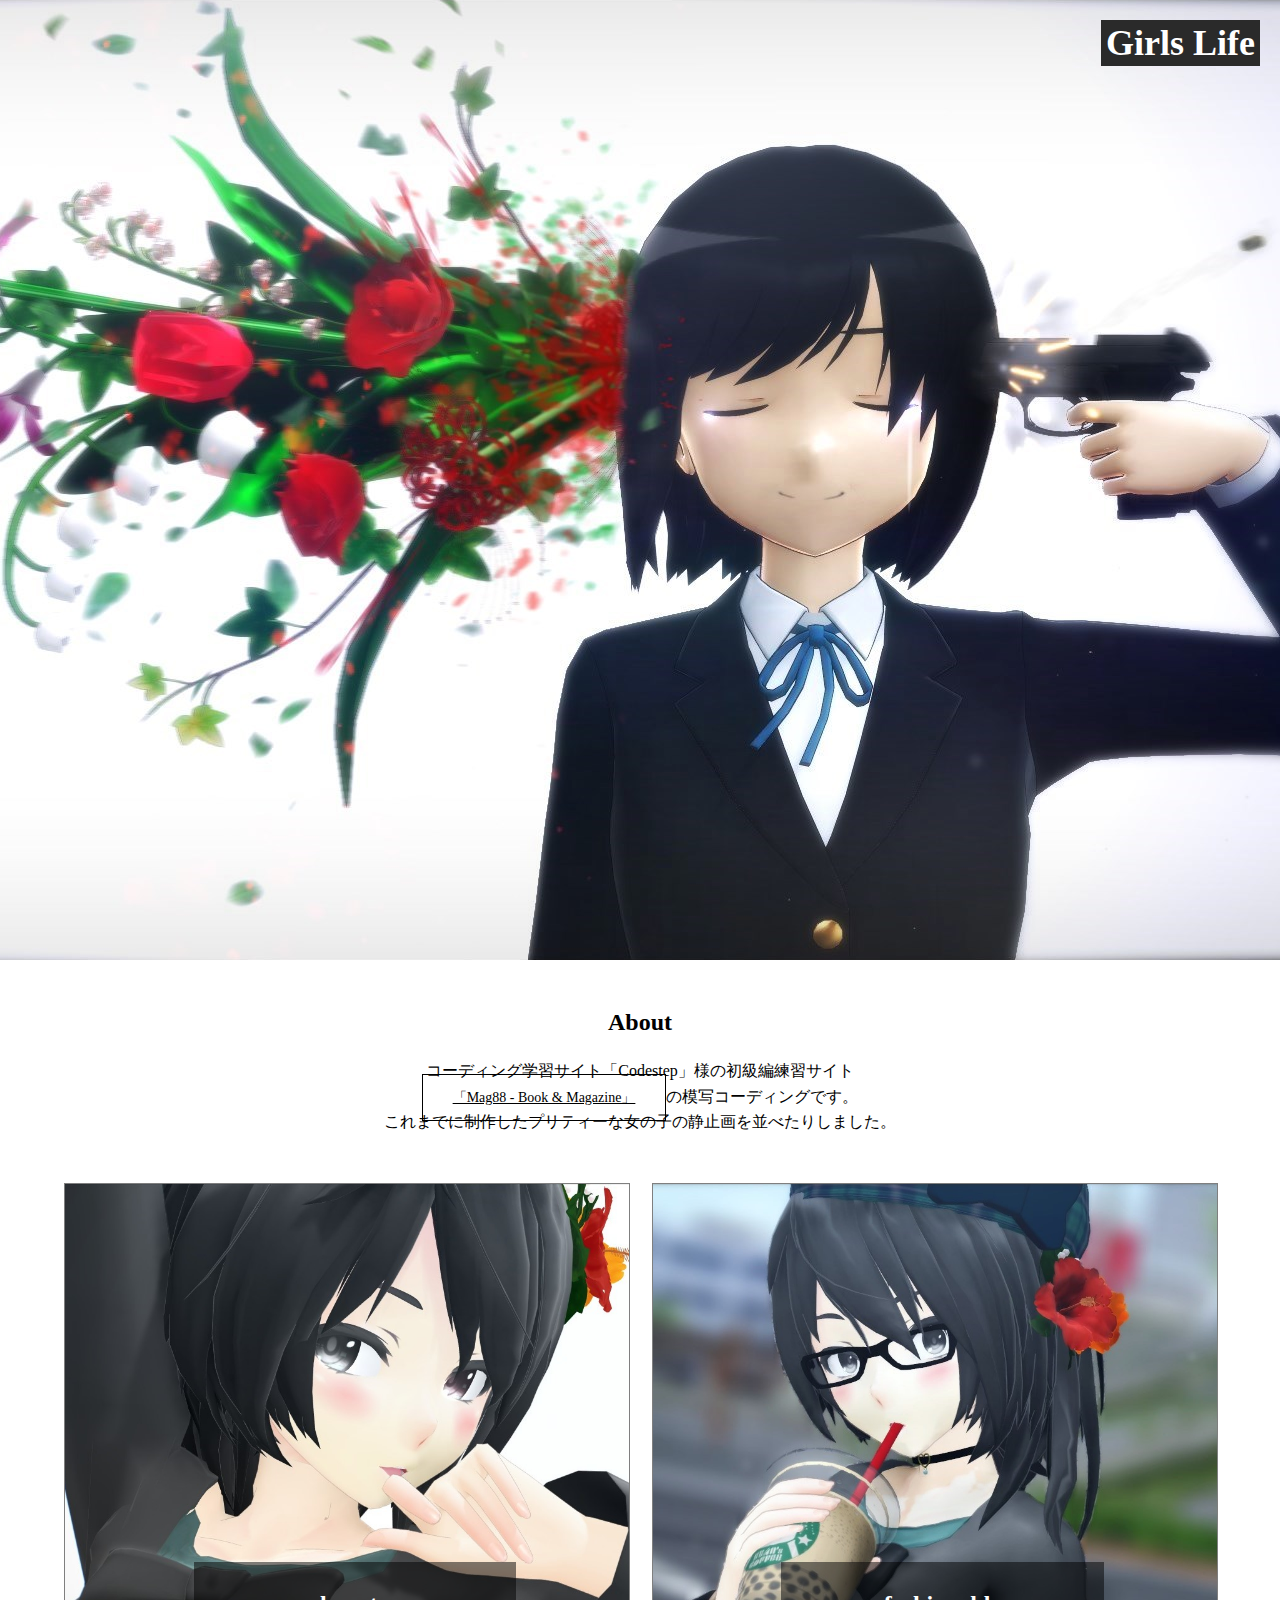
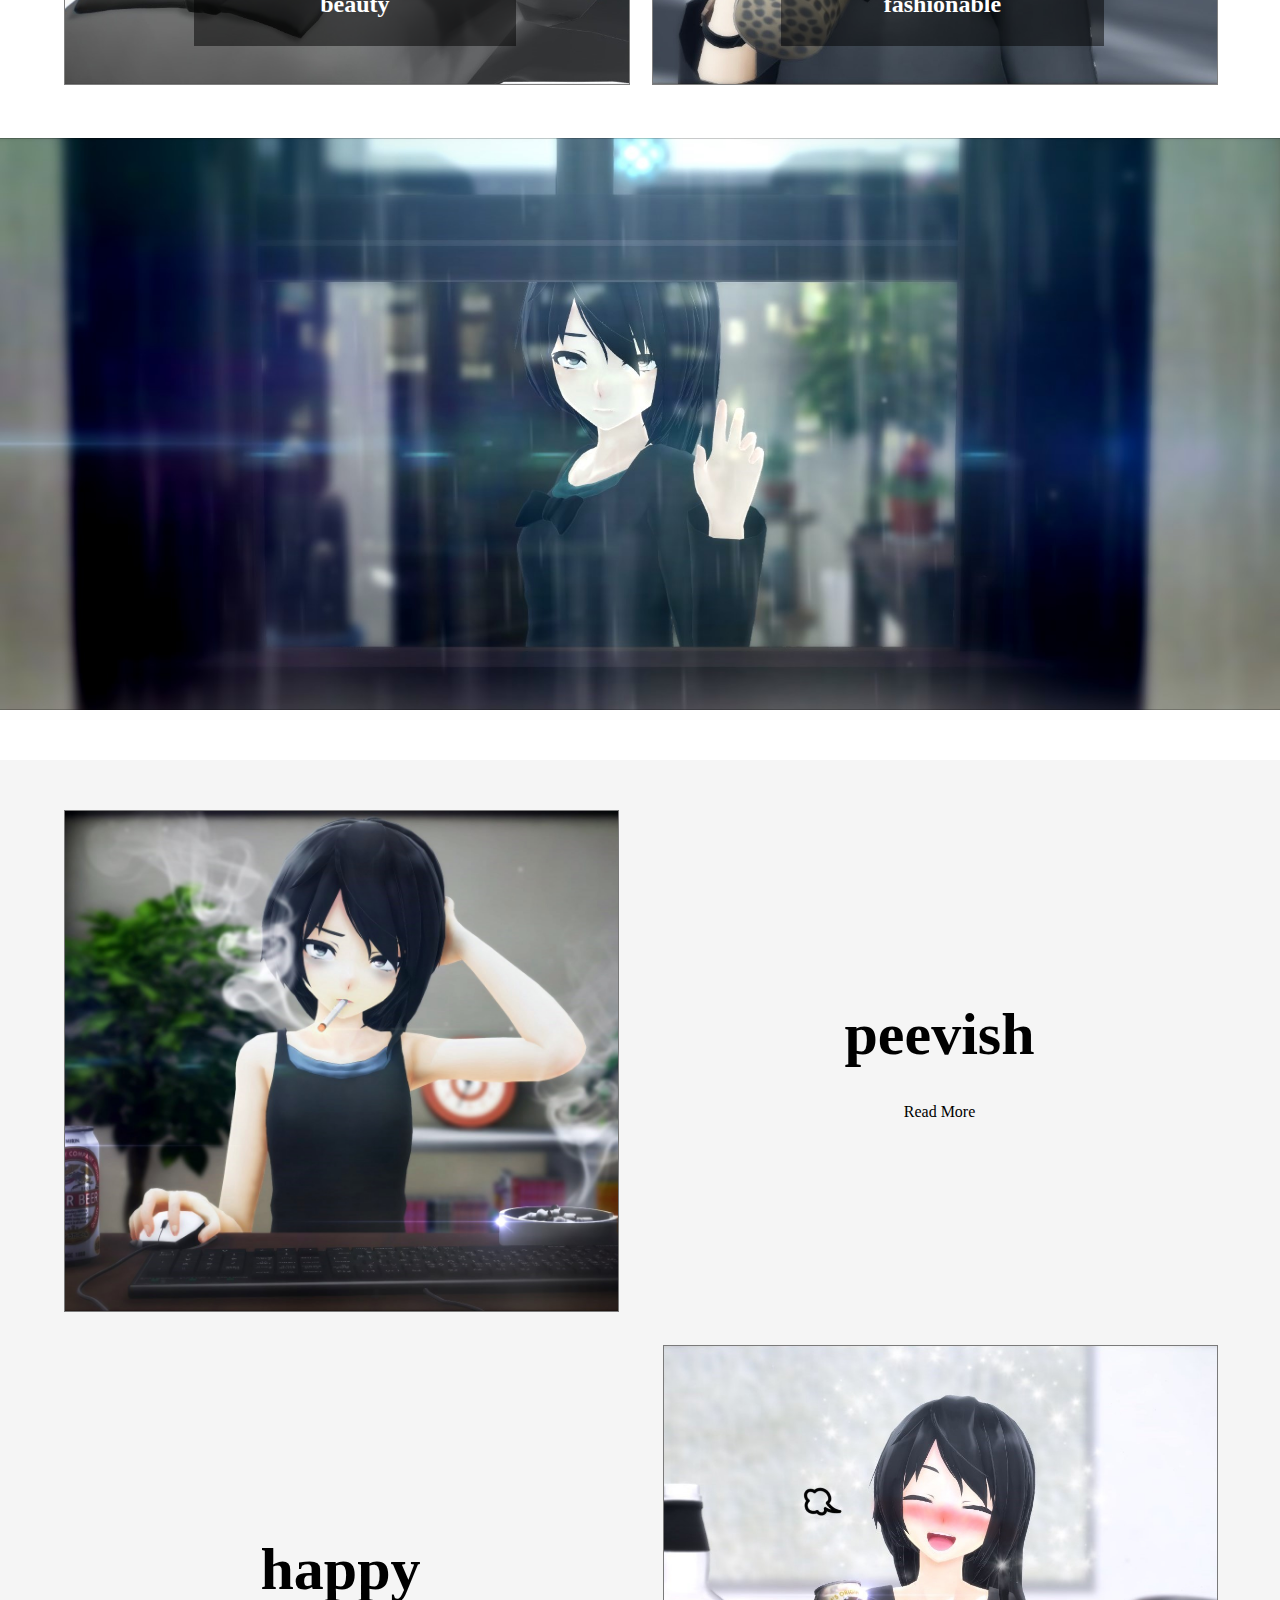
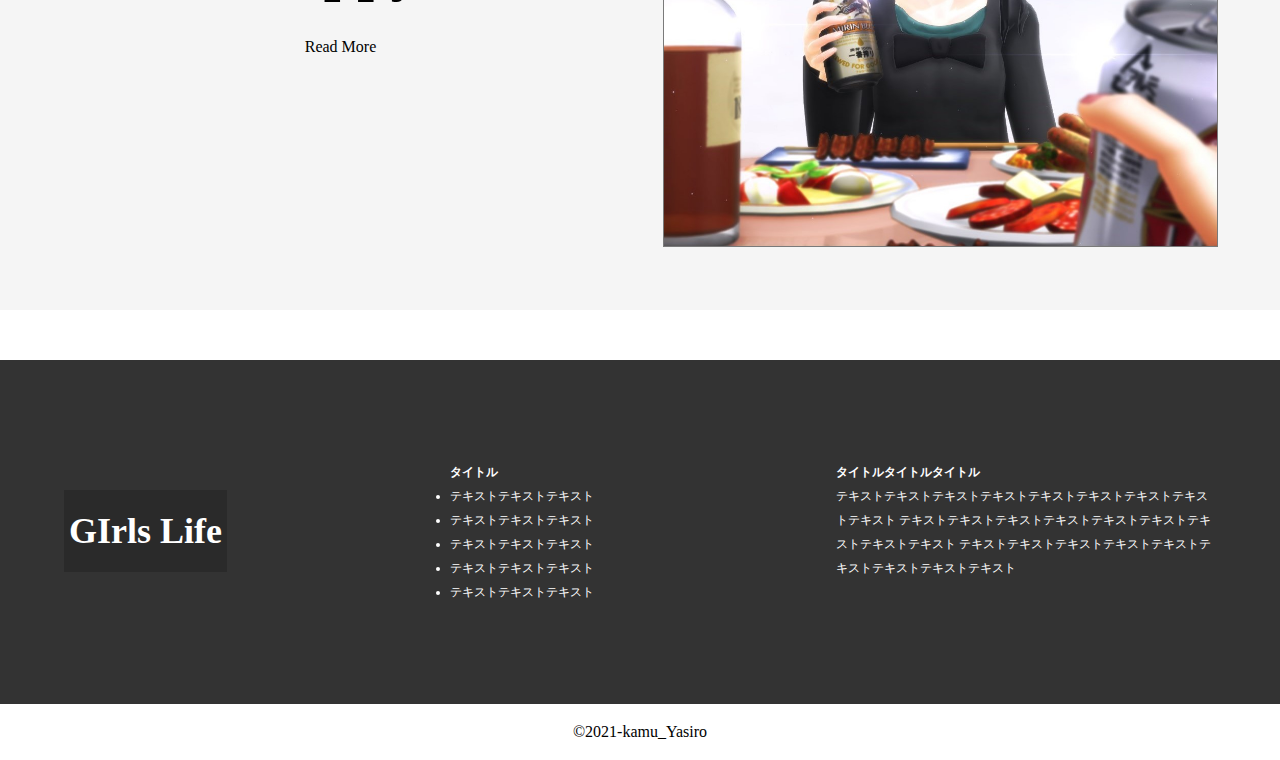
==== commit 9a206f16: "Update index.html" ====
--- a/index.html
+++ b/index.html
@@ -46,7 +46,7 @@
                 <div class="right">
                     <section>
                         <h2>peevish</h2>
-                    <p style="cursor:pointer;">Read More</p>
+                    <span style="cursor:pointer;">Read More</span>
                     </section>
                 </div>
             </div>
@@ -54,7 +54,7 @@
                 <div class="left">
                     <section>
                         <h2>happy</h2>
-                    <p style="cursor:pointer;">Read More</p>
+                    <span style="cursor:pointer;">Read More</span>
                     </section>
                 </div>
                 <div class="right">
--- a/stylesheet.css
+++ b/stylesheet.css
@@ -233,7 +233,7 @@
 .block4 .left,.block4 .right{
     width:48%;
 }
-.block4 section a{
+.block4 section span{
     display:inline-block;
     margin-top:40px;
 }
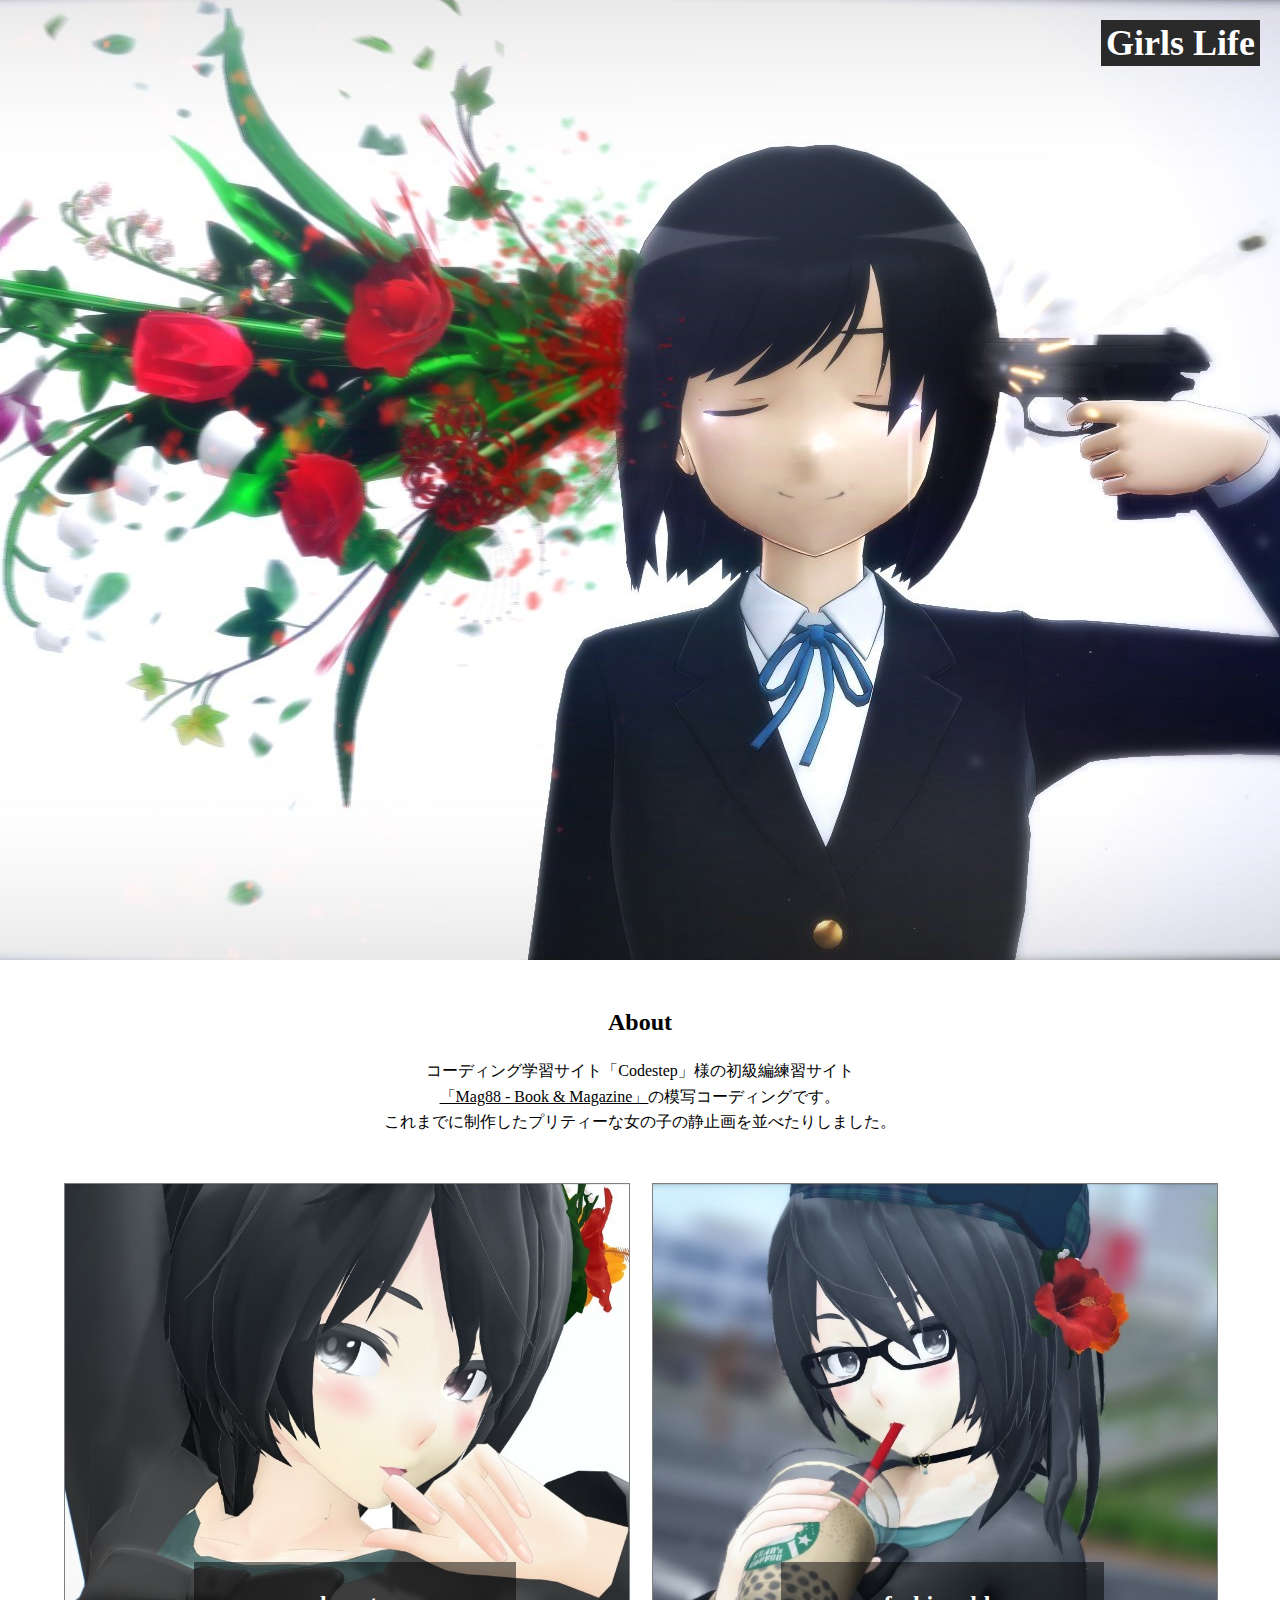
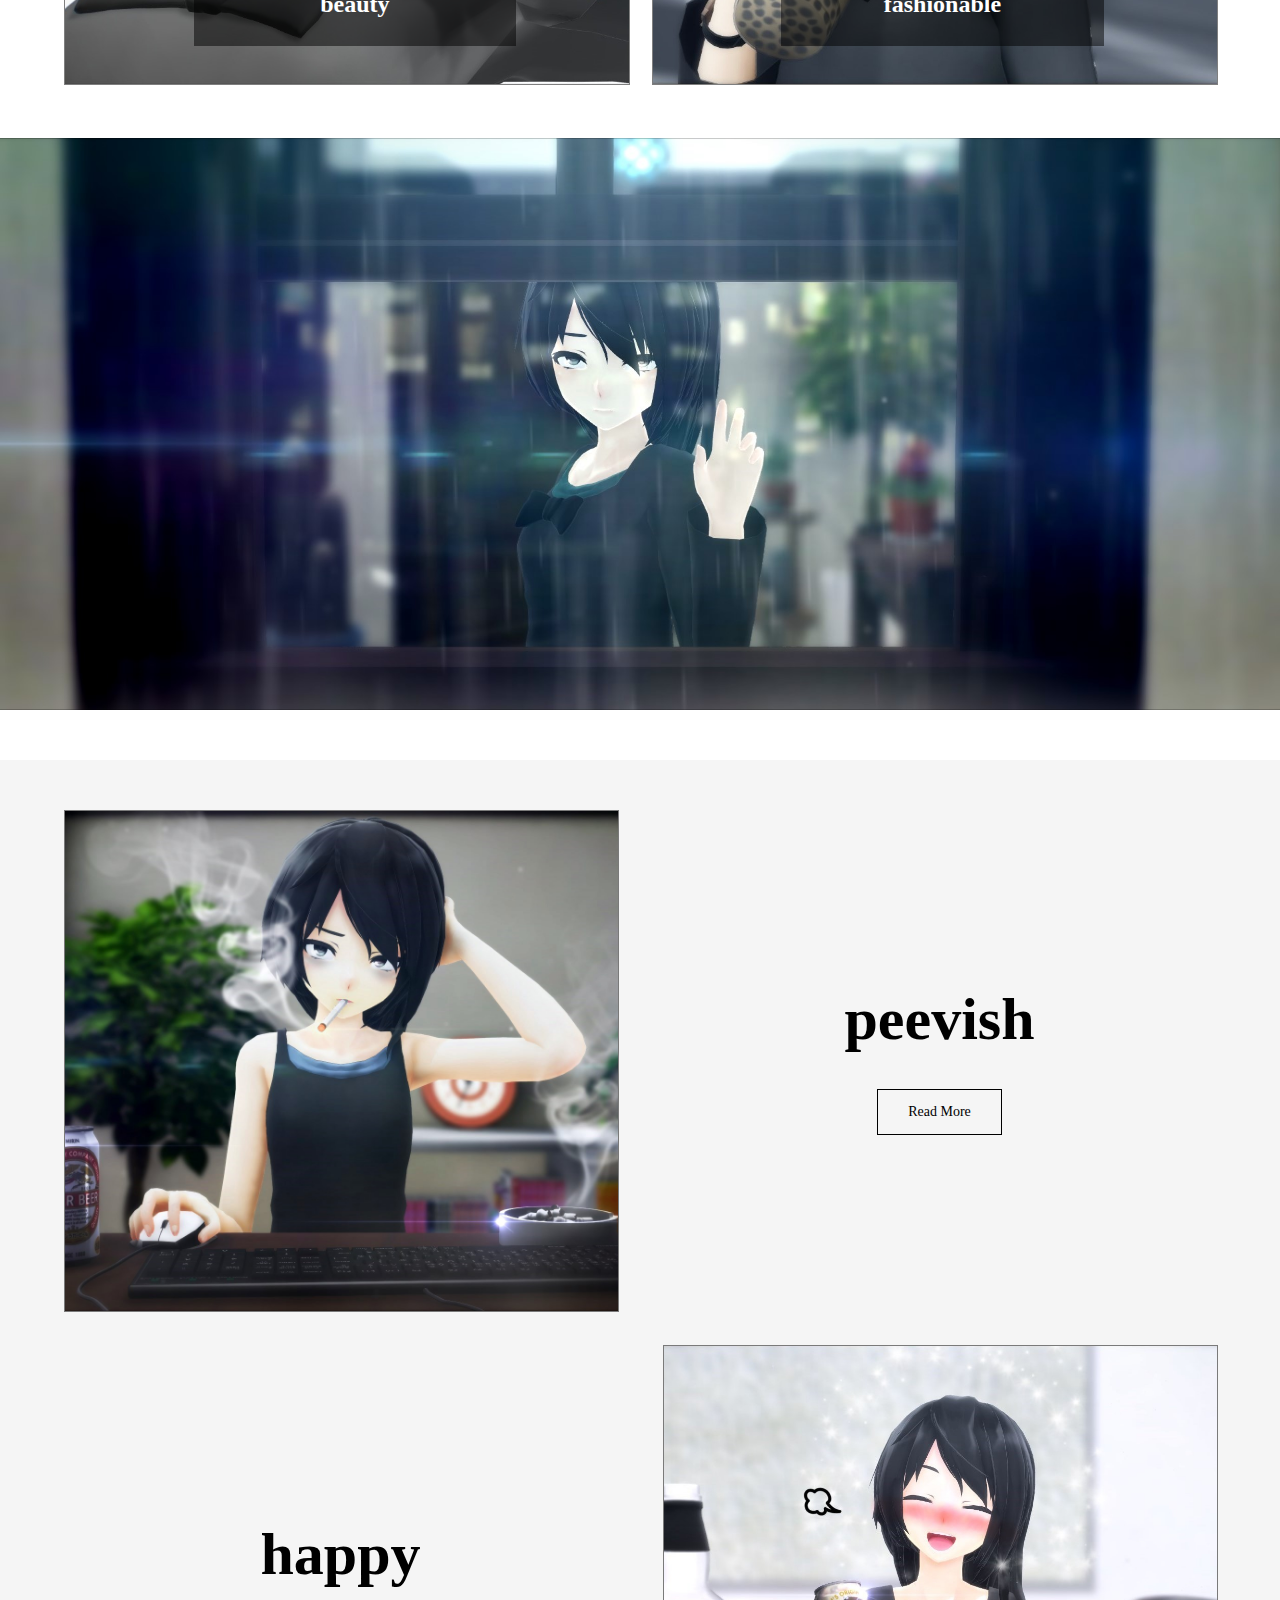
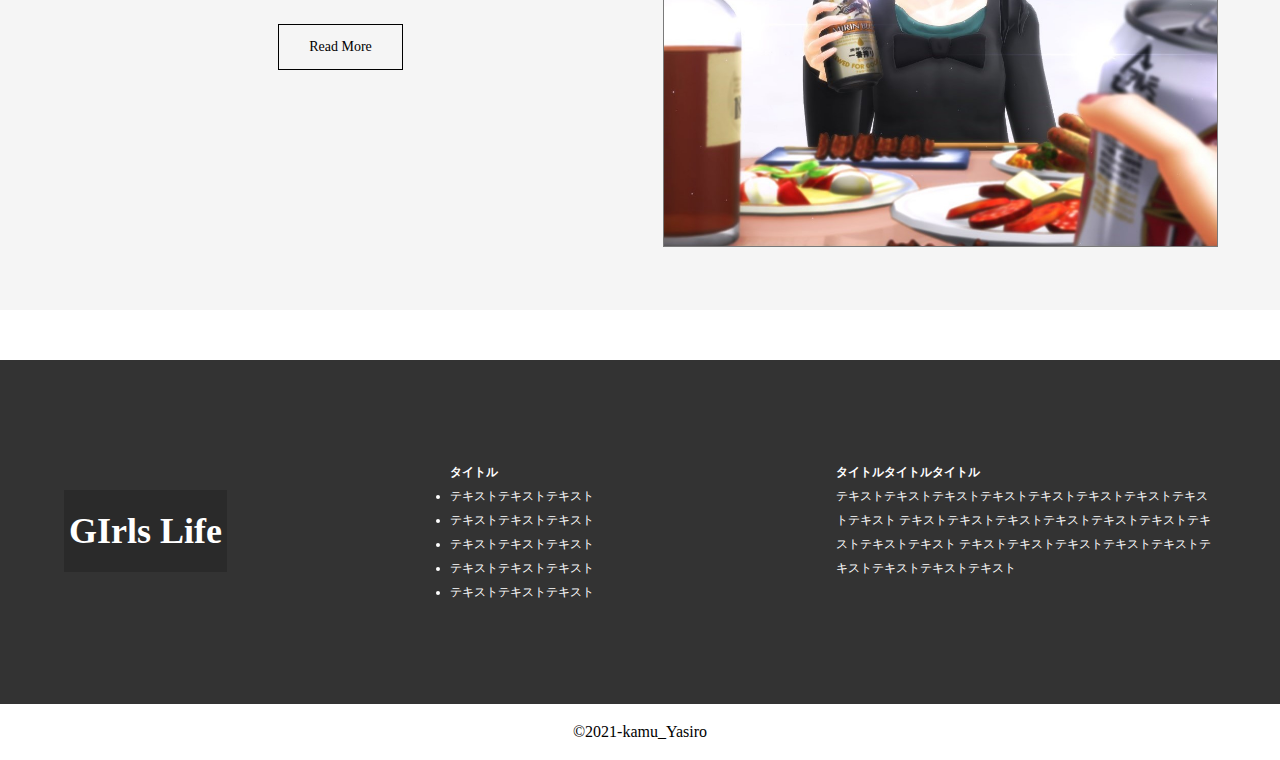
==== commit 0b1a2d64: "Update index.html" ====
--- a/index.html
+++ b/index.html
@@ -16,7 +16,7 @@
         <div class="inner">
             <section>
                 <h2>About</h2>
-                <p>コーディング学習サイト「Codestep」様の初級編練習サイト<br><a href="https://code-step.com/demo/html/store1/" style="text-decoration:underline">「Mag88 - Book & Magazine」</a>の模写コーディングです。 <br>
+                <p>コーディング学習サイト「Codestep」様の初級編練習サイト<br><a href="https://code-step.com/demo/html/store1/" style="text-decoration:underline;color:black;">「Mag88 - Book & Magazine」</a>の模写コーディングです。 <br>
                     これまでに制作したプリティーな女の子の静止画を並べたりしました。</p>
             </section>
             <div class="contents">
--- a/stylesheet.css
+++ b/stylesheet.css
@@ -106,7 +106,7 @@
 body{
     font-family:"sans-serif;
 }
-a{
+.block4 span{
     font-size:14px;
     text-decoration: none;
     color:black;
